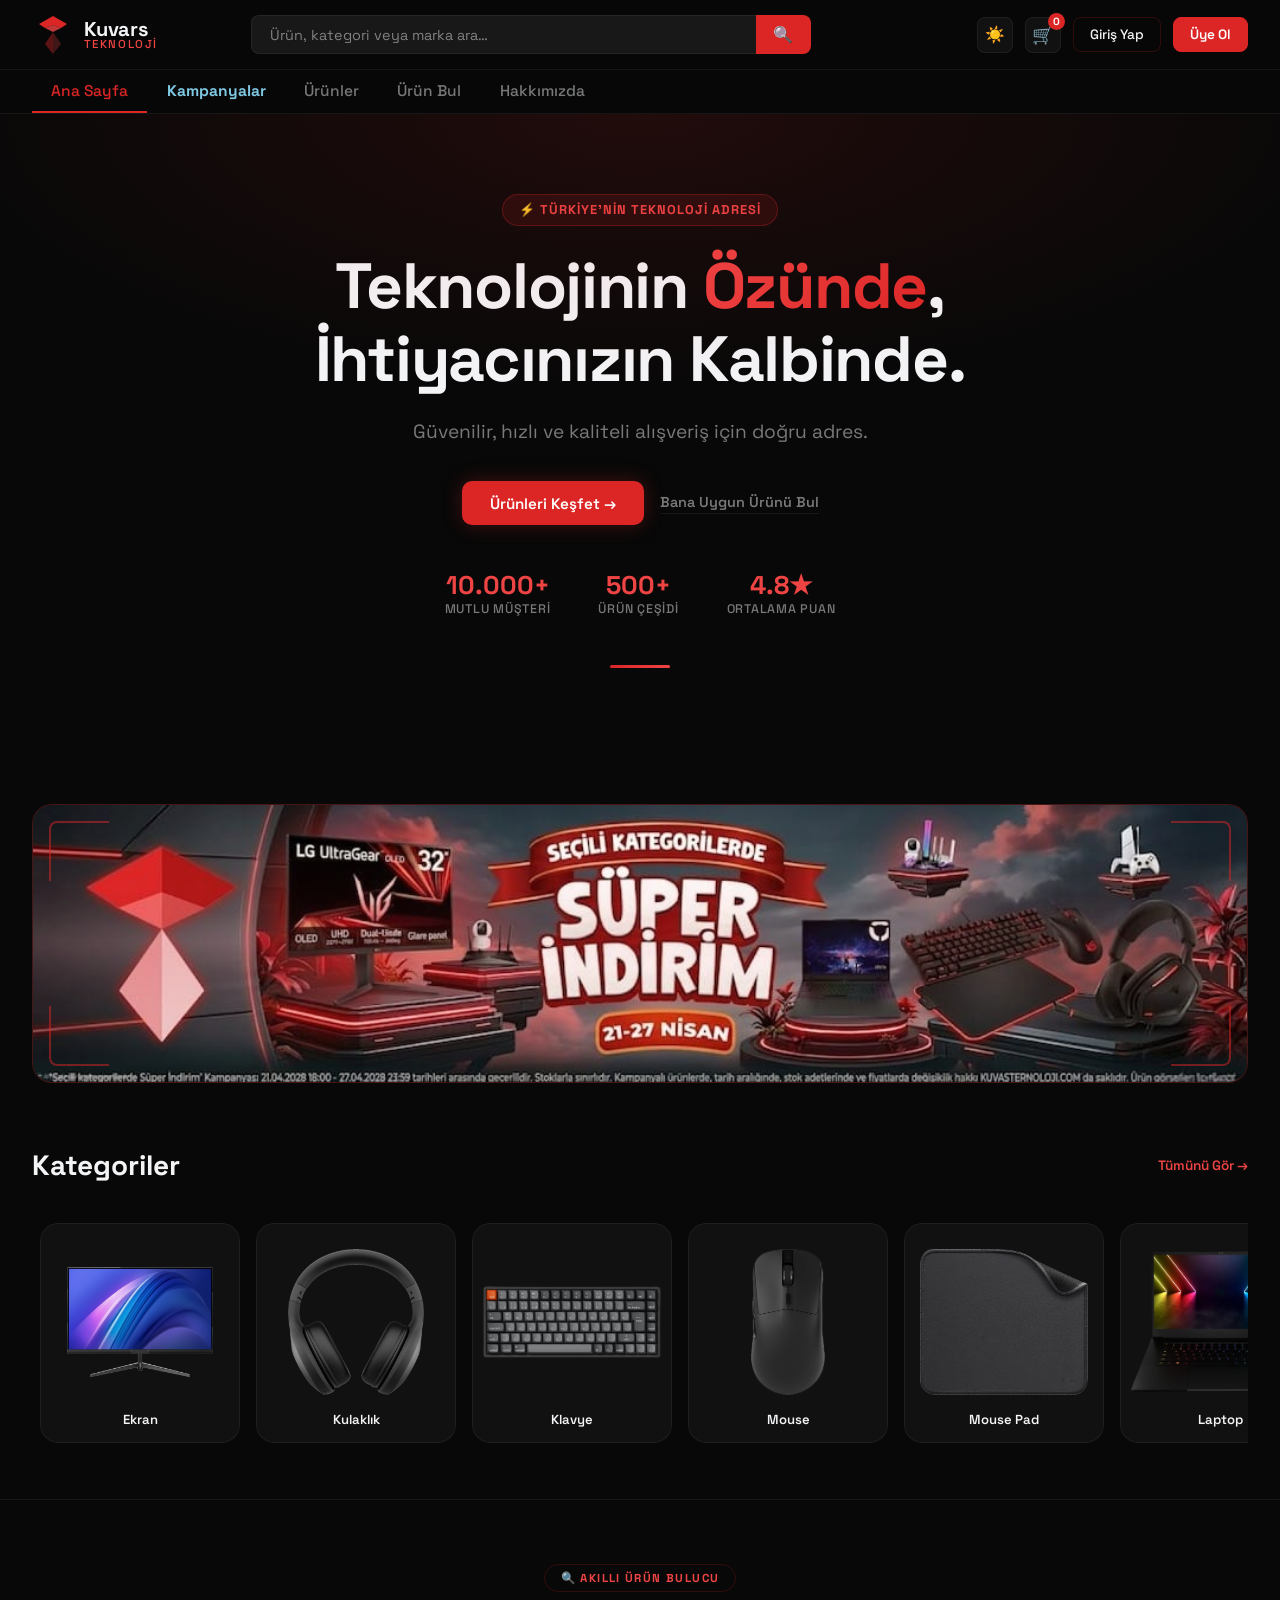
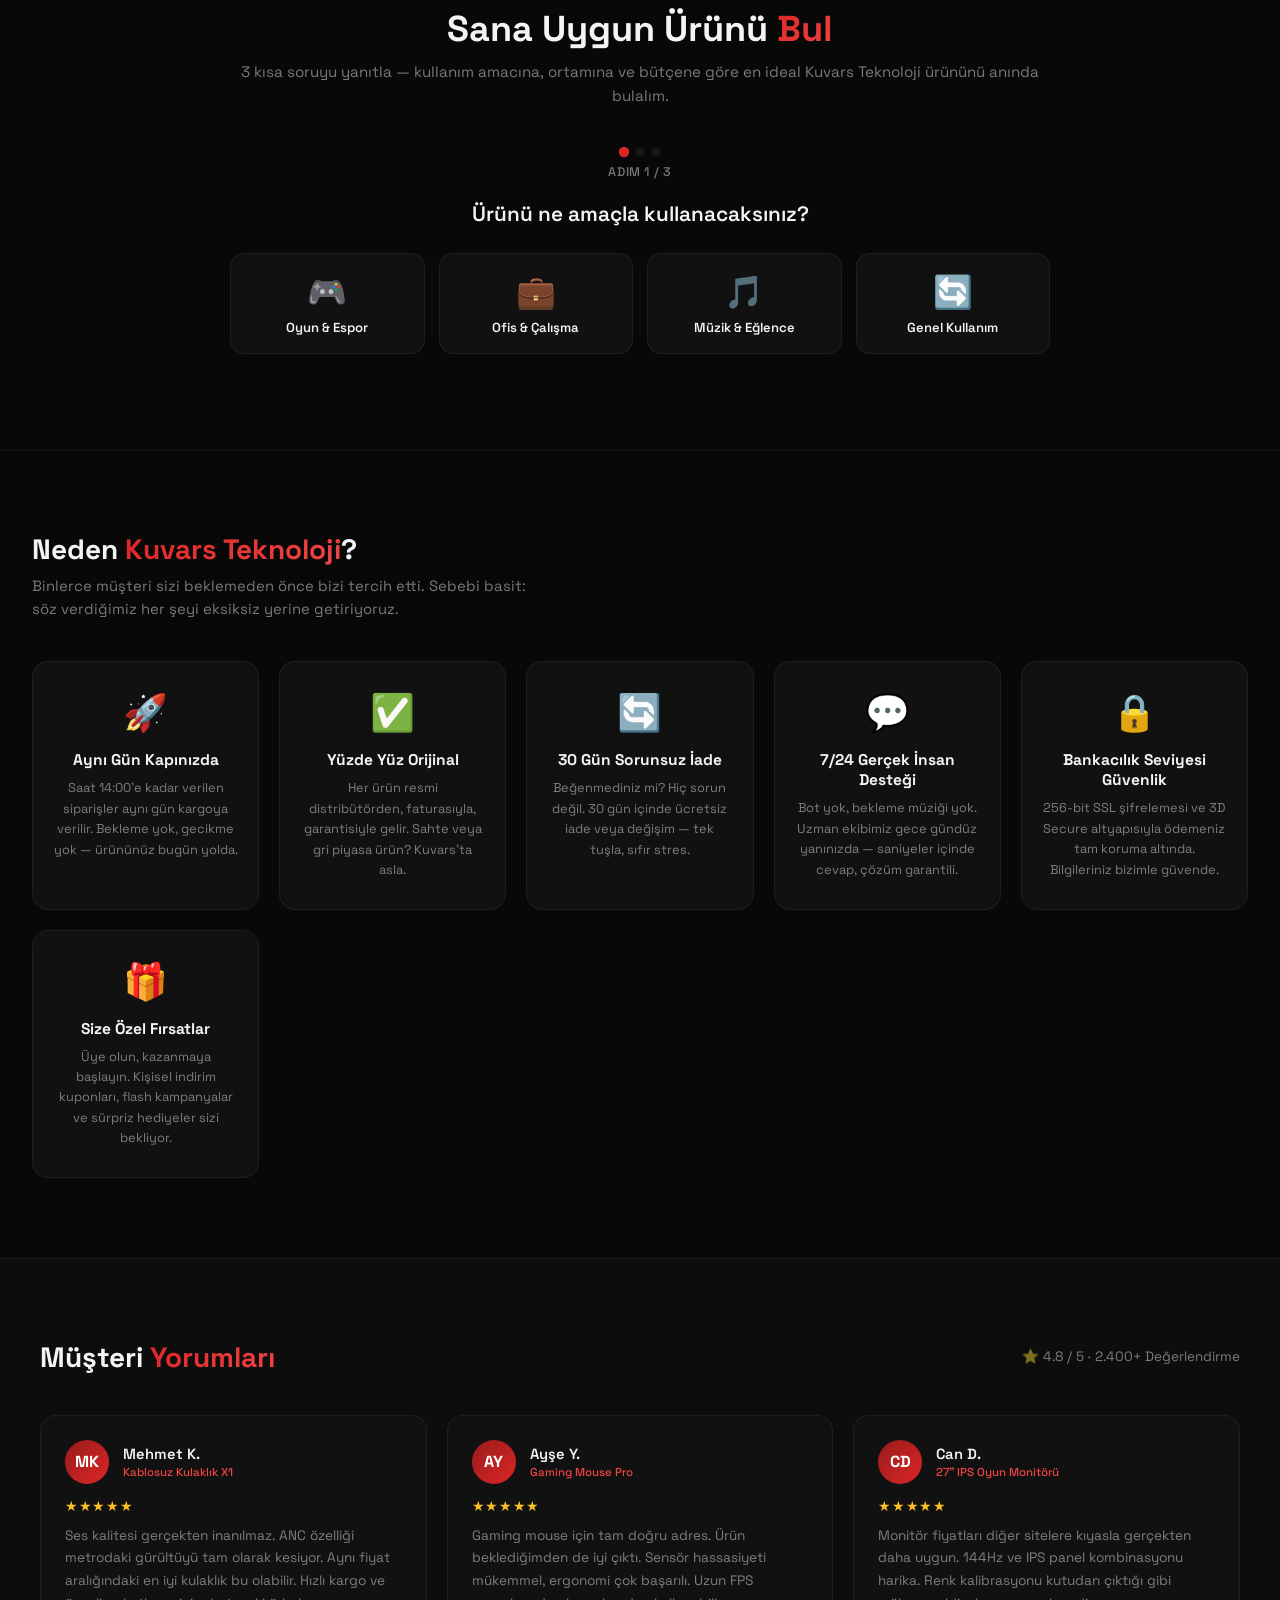
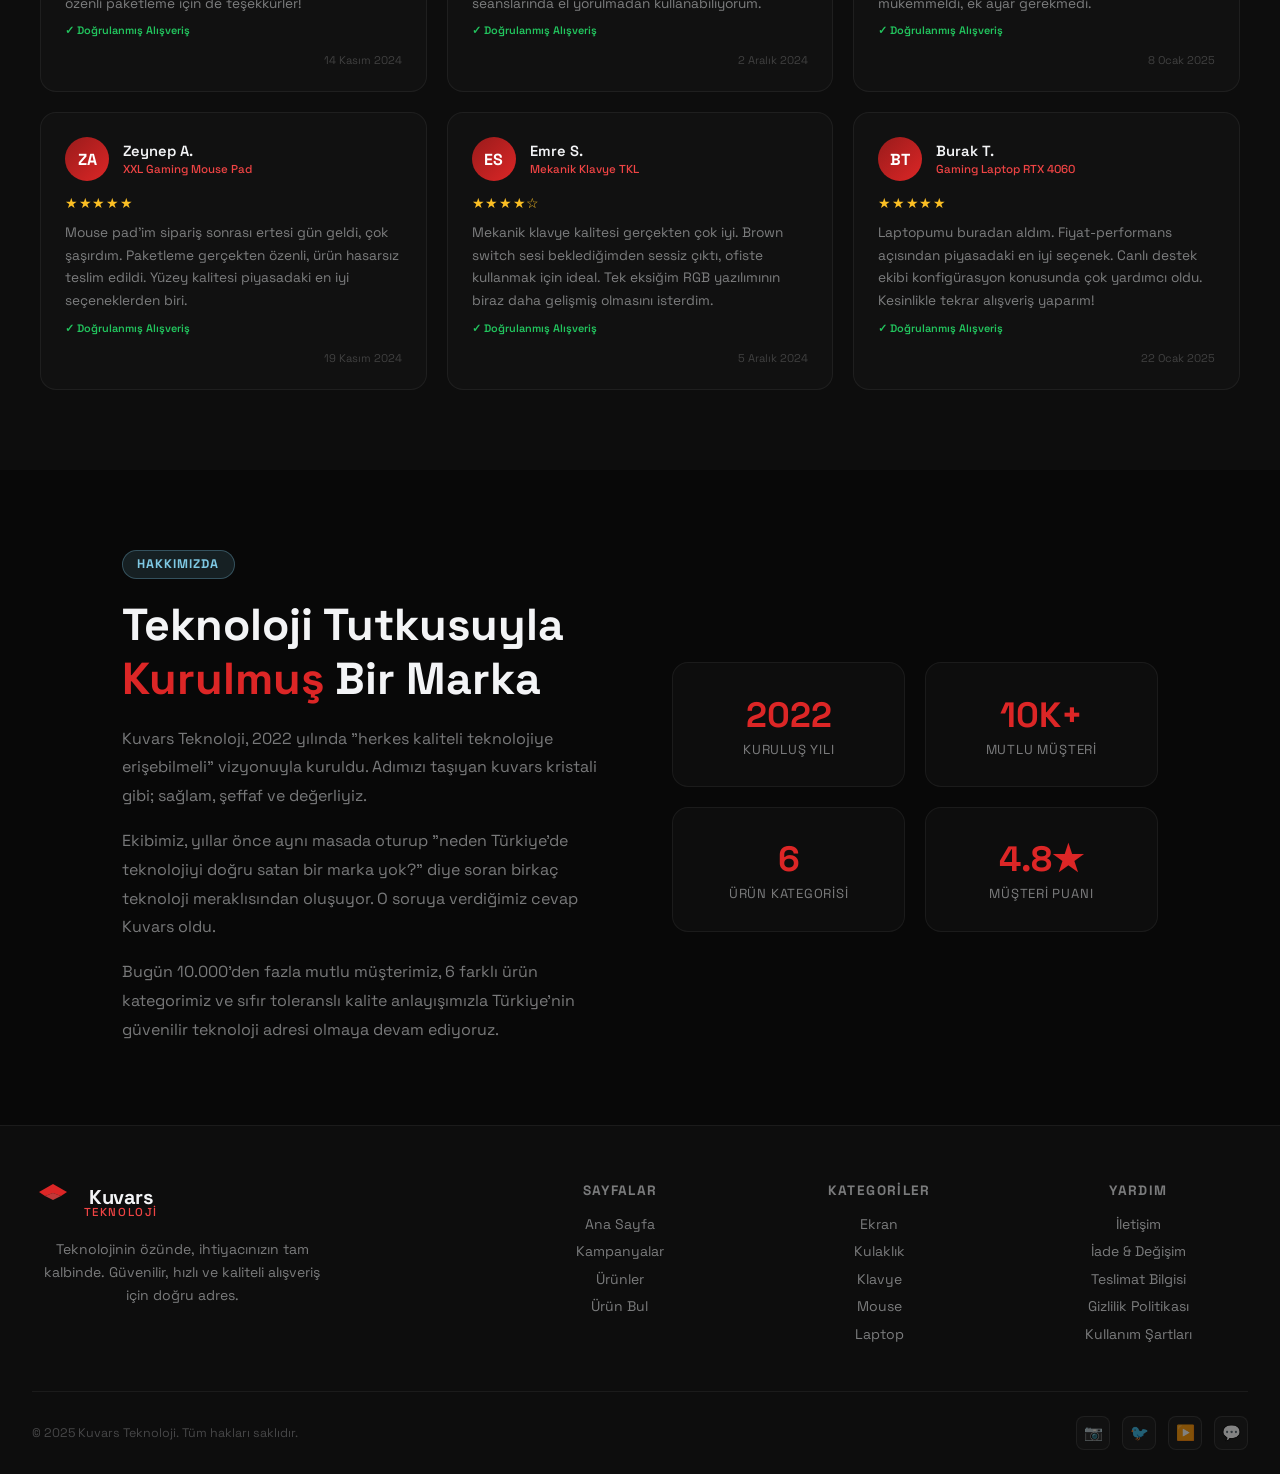
==== index.html @ 9ec0b0d0 "Hakkimizda bolumu eklendi, kampanyalar bebek mavisi, neden kuvars metni guncellendi" ====
<!DOCTYPE html>
<html lang="tr" data-theme="dark">
<head>
  <meta charset="UTF-8" />
  <meta name="viewport" content="width=device-width, initial-scale=1.0" />
  <title>Kuvars Teknoloji – Teknolojinin Özünde</title>
  <link rel="preconnect" href="https://fonts.googleapis.com" />
  <link rel="preconnect" href="https://fonts.gstatic.com" crossorigin />
  <link href="https://fonts.googleapis.com/css2?family=Space+Grotesk:wght@300;400;500;600;700&display=swap" rel="stylesheet" />
  <link rel="stylesheet" href="css/style.css" />
  <style>
    .hero-section {
      position: relative;
      padding: 5rem 2rem 4rem;
      text-align: center;
      overflow: hidden;
    }
    .hero-section::before {
      content: '';
      position: absolute;
      inset: 0;
      background: radial-gradient(ellipse 80% 60% at 50% 0%, rgba(220,38,38,0.12) 0%, transparent 70%);
      pointer-events: none;
    }
    .hero-badge {
      display: inline-flex;
      align-items: center;
      gap: 6px;
      background: rgba(220,38,38,0.12);
      border: 1px solid rgba(220,38,38,0.3);
      color: var(--red2);
      font-size: 0.8rem;
      font-weight: 700;
      letter-spacing: 0.08em;
      text-transform: uppercase;
      padding: 0.4rem 1rem;
      border-radius: 999px;
      margin-bottom: 1.5rem;
    }
    .hero-title {
      font-size: clamp(2.2rem, 6vw, 4rem);
      font-weight: 700;
      line-height: 1.15;
      margin-bottom: 1.2rem;
      color: var(--fg);
      letter-spacing: -0.02em;
    }
    .hero-title span {
      background: linear-gradient(135deg, #EF4444, #DC2626);
      -webkit-background-clip: text;
      -webkit-text-fill-color: transparent;
      background-clip: text;
    }
    .hero-sub {
      font-size: clamp(1rem, 2vw, 1.2rem);
      color: var(--muted);
      max-width: 520px;
      margin: 0 auto 2rem;
      line-height: 1.7;
    }
    .hero-actions {
      display: flex;
      justify-content: center;
      align-items: center;
      gap: 1rem;
      flex-wrap: wrap;
      margin-bottom: 3rem;
    }
    .hero-link {
      color: var(--muted);
      font-size: 0.9rem;
      font-weight: 600;
      text-decoration: none;
      border-bottom: 1px solid var(--border2);
      padding-bottom: 2px;
      transition: color 0.2s;
    }
    .hero-link:hover { color: var(--red2); }
    .hero-stats {
      display: flex;
      justify-content: center;
      gap: 3rem;
      flex-wrap: wrap;
    }
    .hero-stat {
      display: flex;
      flex-direction: column;
      align-items: center;
      gap: 2px;
    }
    .hero-stat strong {
      font-size: 1.6rem;
      font-weight: 700;
      color: var(--red2);
      line-height: 1;
    }
    .hero-stat span {
      font-size: 0.78rem;
      color: var(--muted);
      font-weight: 500;
      text-transform: uppercase;
      letter-spacing: 0.06em;
    }
    .hero-divider {
      width: 60px;
      height: 3px;
      background: linear-gradient(90deg, #DC2626, #EF4444);
      border-radius: 99px;
      margin: 0 auto 3rem;
    }
    @media (max-width: 600px) {
      .hero-section { padding: 3.5rem 1.2rem 2.5rem; }
      .hero-stats { gap: 1.8rem; }
    }
  </style>
</head>
<body>

<header class="topbar">
  <div class="topbar-main">
    <a href="index.html" class="site-logo">
      <svg class="logo-crystal" viewBox="0 0 34 42" fill="none" xmlns="http://www.w3.org/2000/svg">
        <path d="M17 2L31 10V10L25 14L17 11L9 14L3 10V10L17 2Z" fill="#DC2626"/>
        <path d="M3 10L9 14V30L17 40L9 30V14L3 10Z" fill="#7F1D1D"/>
        <path d="M31 10L25 14V30L17 40L25 30V14L31 10Z" fill="#991B1B"/>
        <path d="M9 14L17 11L25 14L17 18L9 14Z" fill="#EF4444" opacity="0.8"/>
        <path d="M9 14V30L17 18V40L17 40L9 30V14Z" fill="#DC2626" opacity="0.4"/>
        <path d="M25 14V30L17 18V40L17 40L25 30V14Z" fill="#EF4444" opacity="0.25"/>
      </svg>
      <div class="logo-text-wrap">
        <span class="logo-brand">Kuvars</span>
        <span class="logo-sub">Teknoloji</span>
      </div>
    </a>

    <div class="search-bar">
      <input type="search" placeholder="Ürün, kategori veya marka ara…" id="searchInput" />
      <button class="search-btn" title="Ara">🔍</button>
    </div>

    <div class="topbar-actions" style="margin-left: auto;">
      <div style="display:flex; gap:0.5rem; align-items:center;">
          <button class="theme-toggle" id="themeToggle" title="Tema Değiştir">☀️</button>
          
      </div>

      <a href="sepet.html" class="cart-btn" title="Sepet" style="text-decoration: none;">
        🛒
        <span class="cart-badge" id="cartBadge">0</span>
      </a>
      
      <div id="authArea" style="display:flex;gap:0.75rem;align-items:center;">
        <a href="giris.html" class="btn-login" id="btnLogin">Giriş Yap</a>
        <a href="uye_ol.html" class="btn-register" id="btnRegister">Üye Ol</a>
      </div>
    </div>
    <button class="hamburger" aria-label="Menü">
      <span></span><span></span><span></span>
    </button>
  </div>

  <nav class="subnav">
    <ul>
      <li><a href="index.html" class="active">Ana Sayfa</a></li>
      <li><a href="kampanya.html" style="color:#7EC8E3;font-weight:700;">Kampanyalar</a></li>
      <li><a href="urunler.html">Ürünler</a></li>
      <li><a href="quiz.html">Ürün Bul</a></li>
      <li><a href="#hakkimizda">Hakkımızda</a></li>
    </ul>
  </nav>

  <div class="mobile-menu">
    <a href="index.html">🏠 Ana Sayfa</a>
    <a href="kampanya.html">🎉 Kampanyalar</a>
    <a href="urunler.html">🛍️ Ürünler</a>
    <a href="quiz.html">🔍 Ürün Bul</a>
    <a href="#hakkimizda">ℹ️ Hakkımızda</a>
 <a href="giris.html" style="color:var(--red2)">👤 Giriş Yap</a>
    <a href="uye_ol.html" style="color:var(--red2)">✨ Üye Ol</a>
  </div>
</header>

<section class="hero-section">
  <div class="hero-badge">⚡ Türkiye'nin Teknoloji Adresi</div>
  <h1 class="hero-title">Teknolojinin <span>Özünde</span>,<br>İhtiyacınızın Kalbinde.</h1>
  <p class="hero-sub">Güvenilir, hızlı ve kaliteli alışveriş için doğru adres.</p>
  <div class="hero-actions">
    <a href="urunler.html" class="btn-primary">Ürünleri Keşfet →</a>
    <a href="quiz.html" class="hero-link">Bana Uygun Ürünü Bul</a>
  </div>
  <div class="hero-stats">
    <div class="hero-stat"><strong>10.000+</strong><span>Mutlu Müşteri</span></div>
    <div class="hero-stat"><strong>500+</strong><span>Ürün Çeşidi</span></div>
    <div class="hero-stat"><strong>4.8★</strong><span>Ortalama Puan</span></div>
  </div>
  <div class="hero-divider" style="margin-top:3rem;"></div>
</section>

<div class="campaign-banner">
  <div class="campaign-inner">
    <div class="campaign-corner tl"></div>
    <div class="campaign-corner tr"></div>
    <div class="campaign-corner bl"></div>
    <div class="campaign-corner br"></div>

    <a href="kampanya.html" style="display:block;width:100%;">
      <img
        src="img/banner.jpg"
        alt="Seçili Kategorilerde Süper İndirim – 24-26 Nisan"
        style="width:100%;height:auto;display:block;border-radius:18px;"
      />
    </a>
  </div>
</div>

<section class="categories-section">
  <div class="section-header">
    <h2 class="section-title">Kategoriler</h2>
    <a href="urunler.html" class="section-link">Tümünü Gör →</a>
  </div>

  <div class="cat-slider-wrap">
    <div class="cat-slider" id="catSlider">

      <div class="cat-flip-wrap">
        <div class="cat-flip-inner">
          <div class="cat-flip-front">
            <img src="img/ekrankategori.png" alt="Ekran" class="cat-img" />
            <span class="cat-label">Ekran</span>
          </div>
          <div class="cat-flip-back">
            <div class="cat-back-title">Ekran</div>
            <ul class="cat-sub-list">
              <li><a href="ekran.html?cat=oyun-monitoru">Oyun Monitörü</a></li>
              <li><a href="ekran.html?cat=ofis-monitoru">Ofis Monitörü</a></li>
            </ul>
            <a href="ekran.html" class="cat-all-link">Tümünü Gör →</a>
          </div>
        </div>
      </div>

      <div class="cat-flip-wrap">
        <div class="cat-flip-inner">
          <div class="cat-flip-front">
            <img src="img/kulaklıkkategori.png" alt="Kulaklık" class="cat-img" />
            <span class="cat-label">Kulaklık</span>
          </div>
          <div class="cat-flip-back">
            <div class="cat-back-title">Kulaklık</div>
            <ul class="cat-sub-list">
              <li><a href="kulaklik.html?cat=kulak-ustu">Kulak Üstü</a></li>
              <li><a href="kulaklik.html?cat=kulak-ici">Kulak İçi</a></li>
            </ul>
            <a href="kulaklik.html" class="cat-all-link">Tümünü Gör →</a>
          </div>
        </div>
      </div>

      <div class="cat-flip-wrap">
        <div class="cat-flip-inner">
          <div class="cat-flip-front">
            <img src="img/klavyekategori.png" alt="Klavye" class="cat-img" />
            <span class="cat-label">Klavye</span>
          </div>
          <div class="cat-flip-back">
            <div class="cat-back-title">Klavye</div>
            <ul class="cat-sub-list">
              <li><a href="klavye.html?cat=mekanik">Mekanik</a></li>
              <li><a href="klavye.html?cat=membran">Membran</a></li>
            </ul>
            <a href="klavye.html" class="cat-all-link">Tümünü Gör →</a>
          </div>
        </div>
      </div>

      <div class="cat-flip-wrap">
        <div class="cat-flip-inner">
          <div class="cat-flip-front">
            <img src="img/farekategori.png" alt="Mouse" class="cat-img" />
            <span class="cat-label">Mouse</span>
          </div>
          <div class="cat-flip-back">
            <div class="cat-back-title">Mouse</div>
            <ul class="cat-sub-list">
              <li><a href="mouse.html?cat=oyun-mouse">Oyun</a></li>
              <li><a href="mouse.html?cat=ofis-mouse">Ofis</a></li>
            </ul>
            <a href="mouse.html" class="cat-all-link">Tümünü Gör →</a>
          </div>
        </div>
      </div>

      <div class="cat-flip-wrap">
        <div class="cat-flip-inner">
          <div class="cat-flip-front">
            <img src="img/mousepadkategori.png" alt="Mouse Pad" class="cat-img" />
            <span class="cat-label">Mouse Pad</span>
          </div>
          <div class="cat-flip-back">
            <div class="cat-back-title">Mouse Pad</div>
            <ul class="cat-sub-list">
              <li><a href="mousepad.html?cat=buyuk-boy">Büyük Boy</a></li>
              <li><a href="mousepad.html?cat=rgb">RGB</a></li>
            </ul>
            <a href="mousepad.html" class="cat-all-link">Tümünü Gör →</a>
          </div>
        </div>
      </div>

      <div class="cat-flip-wrap">
        <div class="cat-flip-inner">
          <div class="cat-flip-front">
            <img src="img/laptopkategori.png" alt="Laptop" class="cat-img" />
            <span class="cat-label">Laptop</span>
          </div>
          <div class="cat-flip-back">
            <div class="cat-back-title">Laptop</div>
            <ul class="cat-sub-list">
              <li><a href="laptop.html?cat=gaming">Gaming</a></li>
              <li><a href="laptop.html?cat=ultrabook">Ultrabook</a></li>
            </ul>
            <a href="laptop.html" class="cat-all-link">Tümünü Gör →</a>
          </div>
        </div>
      </div>

    </div>
  </div>
</section>

<section class="finder-section">
  <div class="finder-inner">
    <div class="finder-badge">🔍 Akıllı Ürün Bulucu</div>
    <h2 class="finder-title">Sana Uygun Ürünü <span>Bul</span></h2>
    <p class="finder-sub">
      3 kısa soruyu yanıtla — kullanım amacına, ortamına ve bütçene göre
      en ideal Kuvars Teknoloji ürününü anında bulalım.
    </p>
    <div id="finder-quiz-app"></div>
  </div>
</section>

<section class="why-section">
  <div class="section-header" style="padding:0;margin-bottom:0">
    <div>
      <h2 class="section-title" style="text-align:left">Neden <span>Kuvars Teknoloji</span>?</h2>
      <p style="color:var(--muted);font-size:.93rem;margin-top:.4rem;line-height:1.6;max-width:520px;">
        Binlerce müşteri sizi beklemeden önce bizi tercih etti. Sebebi basit: söz verdiğimiz her şeyi eksiksiz yerine getiriyoruz.
      </p>
    </div>
  </div>

  <div class="why-grid" style="margin-top:2.5rem">
    <div class="why-card fade-in">
      <div class="why-icon">🚀</div>
      <div class="why-title">Aynı Gün Kapınızda</div>
      <div class="why-desc">Saat 14:00'e kadar verilen siparişler aynı gün kargoya verilir. Bekleme yok, gecikme yok — ürününüz bugün yolda.</div>
    </div>
    <div class="why-card fade-in">
      <div class="why-icon">✅</div>
      <div class="why-title">Yüzde Yüz Orijinal</div>
      <div class="why-desc">Her ürün resmi distribütörden, faturasıyla, garantisiyle gelir. Sahte veya gri piyasa ürün? Kuvars'ta asla.</div>
    </div>
    <div class="why-card fade-in">
      <div class="why-icon">🔄</div>
      <div class="why-title">30 Gün Sorunsuz İade</div>
      <div class="why-desc">Beğenmediniz mi? Hiç sorun değil. 30 gün içinde ücretsiz iade veya değişim — tek tuşla, sıfır stres.</div>
    </div>
    <div class="why-card fade-in">
      <div class="why-icon">💬</div>
      <div class="why-title">7/24 Gerçek İnsan Desteği</div>
      <div class="why-desc">Bot yok, bekleme müziği yok. Uzman ekibimiz gece gündüz yanınızda — saniyeler içinde cevap, çözüm garantili.</div>
    </div>
    <div class="why-card fade-in">
      <div class="why-icon">🔒</div>
      <div class="why-title">Bankacılık Seviyesi Güvenlik</div>
      <div class="why-desc">256-bit SSL şifrelemesi ve 3D Secure altyapısıyla ödemeniz tam koruma altında. Bilgileriniz bizimle güvende.</div>
    </div>
    <div class="why-card fade-in">
      <div class="why-icon">🎁</div>
      <div class="why-title">Size Özel Fırsatlar</div>
      <div class="why-desc">Üye olun, kazanmaya başlayın. Kişisel indirim kuponları, flash kampanyalar ve sürpriz hediyeler sizi bekliyor.</div>
    </div>
  </div>
</section>

<section class="reviews-section">
  <div class="reviews-inner">
    <div class="section-header" style="padding:0">
      <h2 class="section-title">Müşteri <span>Yorumları</span></h2>
      <span style="font-size:.85rem;color:var(--muted)">⭐ 4.8 / 5 · 2.400+ Değerlendirme</span>
    </div>

    <div class="reviews-grid">

      <div class="review-card fade-in">
        <div class="review-header">
          <div class="review-avatar">MK</div>
          <div class="review-meta">
            <div class="review-name">Mehmet K.</div>
            <div class="review-product">Kablosuz Kulaklık X1</div>
          </div>
        </div>
        <div class="review-stars">★★★★★</div>
        <div class="review-text">
          Ses kalitesi gerçekten inanılmaz. ANC özelliği metrodaki gürültüyü tam olarak kesiyor. Aynı fiyat aralığındaki en iyi kulaklık bu olabilir. Hızlı kargo ve özenli paketleme için de teşekkürler!
        </div>
        <div class="review-verified">✓ Doğrulanmış Alışveriş</div>
        <div class="review-date">14 Kasım 2024</div>
      </div>

      <div class="review-card fade-in">
        <div class="review-header">
          <div class="review-avatar">AY</div>
          <div class="review-meta">
            <div class="review-name">Ayşe Y.</div>
            <div class="review-product">Gaming Mouse Pro</div>
          </div>
        </div>
        <div class="review-stars">★★★★★</div>
        <div class="review-text">
          Gaming mouse için tam doğru adres. Ürün beklediğimden de iyi çıktı. Sensör hassasiyeti mükemmel, ergonomi çok başarılı. Uzun FPS seanslarında el yorulmadan kullanabiliyorum.
        </div>
        <div class="review-verified">✓ Doğrulanmış Alışveriş</div>
        <div class="review-date">2 Aralık 2024</div>
      </div>

      <div class="review-card fade-in">
        <div class="review-header">
          <div class="review-avatar">CD</div>
          <div class="review-meta">
            <div class="review-name">Can D.</div>
            <div class="review-product">27" IPS Oyun Monitörü</div>
          </div>
        </div>
        <div class="review-stars">★★★★★</div>
        <div class="review-text">
          Monitör fiyatları diğer sitelere kıyasla gerçekten daha uygun. 144Hz ve IPS panel kombinasyonu harika. Renk kalibrasyonu kutudan çıktığı gibi mükemmeldi, ek ayar gerekmedi.
        </div>
        <div class="review-verified">✓ Doğrulanmış Alışveriş</div>
        <div class="review-date">8 Ocak 2025</div>
      </div>

      <div class="review-card fade-in">
        <div class="review-header">
          <div class="review-avatar">ZA</div>
          <div class="review-meta">
            <div class="review-name">Zeynep A.</div>
            <div class="review-product">XXL Gaming Mouse Pad</div>
          </div>
        </div>
        <div class="review-stars">★★★★★</div>
        <div class="review-text">
          Mouse pad'im sipariş sonrası ertesi gün geldi, çok şaşırdım. Paketleme gerçekten özenli, ürün hasarsız teslim edildi. Yüzey kalitesi piyasadaki en iyi seçeneklerden biri.
        </div>
        <div class="review-verified">✓ Doğrulanmış Alışveriş</div>
        <div class="review-date">19 Kasım 2024</div>
      </div>

      <div class="review-card fade-in">
        <div class="review-header">
          <div class="review-avatar">ES</div>
          <div class="review-meta">
            <div class="review-name">Emre S.</div>
            <div class="review-product">Mekanik Klavye TKL</div>
          </div>
        </div>
        <div class="review-stars">★★★★☆</div>
        <div class="review-text">
          Mekanik klavye kalitesi gerçekten çok iyi. Brown switch sesi beklediğimden sessiz çıktı, ofiste kullanmak için ideal. Tek eksiğim RGB yazılımının biraz daha gelişmiş olmasını isterdim.
        </div>
        <div class="review-verified">✓ Doğrulanmış Alışveriş</div>
        <div class="review-date">5 Aralık 2024</div>
      </div>

      <div class="review-card fade-in">
        <div class="review-header">
          <div class="review-avatar">BT</div>
          <div class="review-meta">
            <div class="review-name">Burak T.</div>
            <div class="review-product">Gaming Laptop RTX 4060</div>
          </div>
        </div>
        <div class="review-stars">★★★★★</div>
        <div class="review-text">
          Laptopumu buradan aldım. Fiyat-performans açısından piyasadaki en iyi seçenek. Canlı destek ekibi konfigürasyon konusunda çok yardımcı oldu. Kesinlikle tekrar alışveriş yaparım!
        </div>
        <div class="review-verified">✓ Doğrulanmış Alışveriş</div>
        <div class="review-date">22 Ocak 2025</div>
      </div>

    </div>
  </div>
</section>

<section id="hakkimizda" style="padding:5rem 2rem;max-width:1100px;margin:0 auto;">
  <div style="display:grid;grid-template-columns:1fr 1fr;gap:4rem;align-items:center;">
    <div>
      <span style="display:inline-block;background:rgba(126,200,227,0.12);border:1px solid rgba(126,200,227,0.3);color:#7EC8E3;font-size:0.78rem;font-weight:700;letter-spacing:0.08em;text-transform:uppercase;padding:0.35rem 0.9rem;border-radius:999px;margin-bottom:1.2rem;">Hakkımızda</span>
      <h2 style="font-size:clamp(1.8rem,4vw,2.8rem);font-weight:700;line-height:1.2;margin-bottom:1.2rem;">Teknoloji Tutkusuyla<br><span style="color:#DC2626;">Kurulmuş</span> Bir Marka</h2>
      <p style="color:var(--muted);line-height:1.8;margin-bottom:1rem;">
        Kuvars Teknoloji, 2022 yılında "herkes kaliteli teknolojiye erişebilmeli" vizyonuyla kuruldu. Adımızı taşıyan kuvars kristali gibi; sağlam, şeffaf ve değerliyiz.
      </p>
      <p style="color:var(--muted);line-height:1.8;margin-bottom:1rem;">
        Ekibimiz, yıllar önce aynı masada oturup "neden Türkiye'de teknolojiyi doğru satan bir marka yok?" diye soran birkaç teknoloji meraklısından oluşuyor. O soruya verdiğimiz cevap Kuvars oldu.
      </p>
      <p style="color:var(--muted);line-height:1.8;">
        Bugün 10.000'den fazla mutlu müşterimiz, 6 farklı ürün kategorimiz ve sıfır toleranslı kalite anlayışımızla Türkiye'nin güvenilir teknoloji adresi olmaya devam ediyoruz.
      </p>
    </div>
    <div style="display:grid;grid-template-columns:1fr 1fr;gap:1.2rem;">
      <div style="background:var(--bg2);border:1px solid var(--border2);border-radius:16px;padding:1.8rem;text-align:center;">
        <div style="font-size:2.2rem;font-weight:700;color:#DC2626;margin-bottom:4px;">2022</div>
        <div style="font-size:0.82rem;color:var(--muted);text-transform:uppercase;letter-spacing:0.06em;">Kuruluş Yılı</div>
      </div>
      <div style="background:var(--bg2);border:1px solid var(--border2);border-radius:16px;padding:1.8rem;text-align:center;">
        <div style="font-size:2.2rem;font-weight:700;color:#DC2626;margin-bottom:4px;">10K+</div>
        <div style="font-size:0.82rem;color:var(--muted);text-transform:uppercase;letter-spacing:0.06em;">Mutlu Müşteri</div>
      </div>
      <div style="background:var(--bg2);border:1px solid var(--border2);border-radius:16px;padding:1.8rem;text-align:center;">
        <div style="font-size:2.2rem;font-weight:700;color:#DC2626;margin-bottom:4px;">6</div>
        <div style="font-size:0.82rem;color:var(--muted);text-transform:uppercase;letter-spacing:0.06em;">Ürün Kategorisi</div>
      </div>
      <div style="background:var(--bg2);border:1px solid var(--border2);border-radius:16px;padding:1.8rem;text-align:center;">
        <div style="font-size:2.2rem;font-weight:700;color:#DC2626;margin-bottom:4px;">4.8★</div>
        <div style="font-size:0.82rem;color:var(--muted);text-transform:uppercase;letter-spacing:0.06em;">Müşteri Puanı</div>
      </div>
    </div>
  </div>
</section>

<footer class="site-footer" id="footer">
  <div class="footer-inner">
    <div class="footer-brand">
      <a href="index.html" class="site-logo" style="margin-bottom:.25rem">
        <svg class="logo-crystal" viewBox="0 0 34 42" fill="none" width="28" height="28">
          <path d="M17 2L31 10L25 14L17 11L9 14L3 10L17 2Z" fill="#DC2626"/>
          <path d="M3 10L9 14V30L17 40L9 30V14L3 10Z" fill="#7F1D1D"/>
          <path d="M31 10L25 14V30L17 40L25 30V14L31 10Z" fill="#991B1B"/>
          <path d="M9 14L17 11L25 14L17 18L9 14Z" fill="#EF4444" opacity="0.8"/>
        </svg>
        <div class="logo-text-wrap">
          <span class="logo-brand">Kuvars</span>
          <span class="logo-sub">Teknoloji</span>
        </div>
      </a>
      <p>Teknolojinin özünde, ihtiyacınızın tam kalbinde. Güvenilir, hızlı ve kaliteli alışveriş için doğru adres.</p>
    </div>

    <div class="footer-col">
      <h4>Sayfalar</h4>
      <ul>
        <li><a href="index.html">Ana Sayfa</a></li>
        <li><a href="kampanya.html">Kampanyalar</a></li>
        <li><a href="urunler.html">Ürünler</a></li>
        <li><a href="quiz.html">Ürün Bul</a></li>
      </ul>
    </div>

    <div class="footer-col">
      <h4>Kategoriler</h4>
      <ul>
        <li><a href="#">Ekran</a></li>
        <li><a href="#">Kulaklık</a></li>
        <li><a href="#">Klavye</a></li>
        <li><a href="#">Mouse</a></li>
        <li><a href="#">Laptop</a></li>
      </ul>
    </div>

    <div class="footer-col">
      <h4>Yardım</h4>
      <ul>
        <li><a href="#">İletişim</a></li>
        <li><a href="#">İade & Değişim</a></li>
        <li><a href="#">Teslimat Bilgisi</a></li>
        <li><a href="#">Gizlilik Politikası</a></li>
        <li><a href="#">Kullanım Şartları</a></li>
      </ul>
    </div>
  </div>

  <div class="footer-bottom">
    <p>© 2025 Kuvars Teknoloji. Tüm hakları saklıdır.</p>
    <div class="footer-social">
      <a href="#" class="social-btn" title="Instagram">📷</a>
      <a href="#" class="social-btn" title="Twitter/X">🐦</a>
      <a href="#" class="social-btn" title="YouTube">▶️</a>
      <a href="#" class="social-btn" title="Discord">💬</a>
    </div>
  </div>
</footer>

<script src="js/main.js"></script>
</body>
</html>
---- css/style.css ----
@import url('https://fonts.googleapis.com/css2?family=Space+Grotesk:wght@300;400;500;600;700&display=swap');

/* ═══════════════════════════════════════
   THEME VARIABLES
═══════════════════════════════════════ */
:root {
  --bg:       #080808;
  --bg2:      #0D0D0D;
  --card:     #111111;
  --card2:    #181818;
  --red:      #DC2626;
  --red2:     #EF4444;
  --red3:     #991B1B;
  --red4:     #7F1D1D;
  --glow:     rgba(220,38,38,0.28);
  --glow2:    rgba(220,38,38,0.12);
  --text:     #F3F4F6;
  --muted:    rgba(243,244,246,0.48);
  --border:   rgba(220,38,38,0.2);
  --border2:  rgba(255,255,255,0.06);
  --shadow:   rgba(0,0,0,0.7);
}

[data-theme="light"] {
  --bg:      #F2F2F2;
  --bg2:     #E6E6E6;
  --card:    #FFFFFF;
  --card2:   #F5F5F5;
  --text:    #111111;
  --muted:   rgba(17,17,17,0.52);
  --border:  rgba(220,38,38,0.25);
  --border2: rgba(0,0,0,0.07);
  --shadow:  rgba(0,0,0,0.12);
  --glow:    rgba(220,38,38,0.2);
  --glow2:   rgba(220,38,38,0.08);
}

/* ═══════════════════════════════════════
   BASE RESET
═══════════════════════════════════════ */
*, *::before, *::after { margin:0; padding:0; box-sizing:border-box; }
html { scroll-behavior:smooth; }

body {
  background: var(--bg);
  color: var(--text);
  font-family: 'Space Grotesk', sans-serif;
  overflow-x: hidden;
  transition: background 0.35s, color 0.35s;
}

a { text-decoration: none; color: inherit; }
button { cursor: pointer; }
img { max-width: 100%; display: block; }

/* ═══════════════════════════════════════
   TOPBAR
═══════════════════════════════════════ */
.topbar {
  position: sticky;
  top: 0;
  z-index: 900;
  background: rgba(8,8,8,0.94);
  backdrop-filter: blur(16px);
  border-bottom: 1px solid var(--border2);
}

[data-theme="light"] .topbar {
  background: rgba(242,242,242,0.95);
}

.topbar-main {
  display: flex;
  align-items: center;
  gap: 1.25rem;
  padding: 0.85rem 2rem;
  max-width: 1400px;
  margin: 0 auto;
}

/* Logo */
.site-logo {
  display: flex;
  align-items: center;
  gap: 0.6rem;
  flex-shrink: 0;
  text-decoration: none;
}

.logo-crystal {
  width: 42px;
  height: 42px;
  flex-shrink: 0;
}

.logo-text-wrap {
  display: flex;
  flex-direction: column;
  line-height: 1;
}

.logo-brand {
  font-size: 1.25rem;
  font-weight: 700;
  color: var(--text);
  letter-spacing: -0.02em;
}

.logo-sub {
  font-size: 0.72rem;
  font-weight: 500;
  color: var(--red2);
  text-transform: uppercase;
  letter-spacing: 0.14em;
}

/* Search */
.search-bar {
  flex: 1;
  display: flex;
  max-width: 560px;
  margin: 0 auto;
}

.search-bar input {
  flex: 1;
  padding: 0.6rem 1.1rem;
  background: var(--card2);
  border: 1px solid var(--border2);
  border-right: none;
  border-radius: 8px 0 0 8px;
  color: var(--text);
  font-family: 'Space Grotesk', sans-serif;
  font-size: 0.9rem;
  outline: none;
  transition: border-color 0.2s;
}

.search-bar input::placeholder { color: var(--muted); }
.search-bar input:focus { border-color: var(--red); }

.search-btn {
  padding: 0 1.1rem;
  background: var(--red);
  border: none;
  border-radius: 0 8px 8px 0;
  color: white;
  font-size: 1rem;
  transition: background 0.2s;
}
.search-btn:hover { background: var(--red2); }

/* Topbar actions */
.topbar-actions {
  display: flex;
  align-items: center;
  gap: 0.75rem;
  flex-shrink: 0;
  margin-left: auto;
}

.theme-toggle {
  width: 36px; height: 36px;
  border-radius: 8px;
  border: 1px solid var(--border2);
  background: var(--card);
  color: var(--text);
  font-size: 1rem;
  display: flex;
  align-items: center;
  justify-content: center;
  transition: border-color 0.2s, background 0.2s;
}
.theme-toggle:hover { border-color: var(--red); background: var(--glow2); }

.cart-btn {
  position: relative;
  width: 36px; height: 36px;
  border-radius: 8px;
  border: 1px solid var(--border2);
  background: var(--card);
  color: var(--text);
  font-size: 1.1rem;
  display: flex;
  align-items: center;
  justify-content: center;
  transition: border-color 0.2s, background 0.2s;
}
.cart-btn:hover { border-color: var(--red); background: var(--glow2); }

.cart-badge {
  position: absolute;
  top: -5px; right: -5px;
  min-width: 17px; height: 17px;
  border-radius: 50px;
  background: var(--red);
  color: white;
  font-size: 0.65rem;
  font-weight: 700;
  display: flex;
  align-items: center;
  justify-content: center;
  padding: 0 3px;
}

.btn-login {
  padding: 0.5rem 1rem;
  border: 1px solid var(--border);
  border-radius: 8px;
  color: var(--text);
  font-size: 0.85rem;
  font-weight: 500;
  transition: all 0.2s;
  white-space: nowrap;
}
.btn-login:hover { border-color: var(--red); color: var(--red); }

.btn-register {
  padding: 0.5rem 1rem;
  background: var(--red);
  border: 1px solid var(--red);
  border-radius: 8px;
  color: white;
  font-size: 0.85rem;
  font-weight: 600;
  transition: all 0.2s;
  white-space: nowrap;
}
.btn-register:hover { background: var(--red2); border-color: var(--red2); box-shadow: 0 0 16px var(--glow); }

/* Mobile hamburger */
.hamburger {
  display: none;
  flex-direction: column;
  gap: 5px;
  border: none;
  background: none;
  padding: 4px;
  margin-left: auto;
}
.hamburger span {
  display: block;
  width: 22px; height: 2px;
  background: var(--text);
  border-radius: 2px;
  transition: all 0.3s;
}

/* Subnav */
.subnav {
  border-top: 1px solid var(--border2);
}
.subnav ul {
  list-style: none;
  display: flex;
  gap: 0;
  max-width: 1400px;
  margin: 0 auto;
  padding: 0 2rem;
}
.subnav ul li a {
  display: block;
  padding: 0.65rem 1.2rem;
  font-size: 0.97rem;
  font-weight: 500;
  color: var(--muted);
  border-bottom: 2px solid transparent;
  transition: color 0.2s, border-color 0.2s;
}
.subnav ul li a:hover { color: var(--text); }
.subnav ul li a.active {
  color: var(--red);
  border-bottom-color: var(--red);
}

/* Mobile subnav */
.mobile-menu {
  display: none;
  flex-direction: column;
  gap: 0;
  padding: 1rem 0;
  border-top: 1px solid var(--border2);
}
.mobile-menu a {
  padding: 0.75rem 2rem;
  font-size: 0.95rem;
  font-weight: 500;
  color: var(--muted);
  border-bottom: 1px solid var(--border2);
  transition: color 0.2s, background 0.2s;
}
.mobile-menu a:last-child { border-bottom: none; }
.mobile-menu a:hover { color: var(--red); background: var(--glow2); }
.mobile-menu.open { display: flex; }

/* ═══════════════════════════════════════
   CAMPAIGN BANNER
═══════════════════════════════════════ */
.campaign-banner {
  max-width: 1400px;
  margin: 1.5rem auto;
  padding: 0 2rem;
}

.campaign-inner {
  position: relative;
  border-radius: 20px;
  background: var(--card);
  border: 1.5px solid rgba(220,38,38,0.25);
  overflow: hidden;
  line-height: 0;
}

.campaign-inner::before {
  content: '';
  position: absolute;
  inset: 0;
  background:
    radial-gradient(ellipse at 15% 50%, rgba(220,38,38,0.12) 0%, transparent 55%),
    radial-gradient(ellipse at 85% 50%, rgba(220,38,38,0.08) 0%, transparent 50%);
  pointer-events: none;
}

.campaign-placeholder {
  position: relative;
  z-index: 1;
  text-align: center;
  padding: 2rem;
}

.campaign-placeholder-label {
  display: inline-block;
  padding: 0.35rem 1rem;
  border: 1px solid var(--border);
  border-radius: 50px;
  font-size: 0.72rem;
  font-weight: 700;
  color: var(--red2);
  letter-spacing: 0.15em;
  text-transform: uppercase;
  margin-bottom: 1rem;
}

.campaign-placeholder h2 {
  font-size: clamp(1.5rem, 4vw, 2.5rem);
  font-weight: 700;
  margin-bottom: 0.75rem;
  background: linear-gradient(135deg, var(--red), var(--red2), #F87171);
  -webkit-background-clip: text;
  -webkit-text-fill-color: transparent;
  background-clip: text;
}

.campaign-placeholder p {
  color: var(--muted);
  font-size: 0.95rem;
  max-width: 400px;
  margin: 0 auto 1.5rem;
  line-height: 1.6;
}

/* Animated corner accents */
.campaign-corner {
  position: absolute;
  width: 60px; height: 60px;
  border-color: var(--red);
  border-style: solid;
  opacity: 0.5;
}
.campaign-corner.tl { top:16px; left:16px; border-width: 2px 0 0 2px; border-radius: 8px 0 0 0; }
.campaign-corner.tr { top:16px; right:16px; border-width: 2px 2px 0 0; border-radius: 0 8px 0 0; }
.campaign-corner.bl { bottom:16px; left:16px; border-width: 0 0 2px 2px; border-radius: 0 0 0 8px; }
.campaign-corner.br { bottom:16px; right:16px; border-width: 0 2px 2px 0; border-radius: 0 0 8px 0; }

/* ═══════════════════════════════════════
   CATEGORIES SECTION
═══════════════════════════════════════ */
.categories-section {
  padding: 2.5rem 0 1rem;
  max-width: 1400px;
  margin: 0 auto;
}

.section-header {
  display: flex;
  align-items: center;
  justify-content: space-between;
  padding: 0 2rem;
  margin-bottom: 1.25rem;
}

.section-title {
  font-size: clamp(1.3rem, 3vw, 1.75rem);
  font-weight: 700;
}
.section-title span {
  background: linear-gradient(135deg, var(--red), var(--red2));
  -webkit-background-clip: text;
  -webkit-text-fill-color: transparent;
  background-clip: text;
}

.section-link {
  font-size: 0.85rem;
  font-weight: 600;
  color: var(--red2);
  transition: color 0.2s;
}
.section-link:hover { color: var(--red); text-decoration: underline; }

.cat-slider-wrap {
  overflow: hidden;
  cursor: grab;
  user-select: none;
  padding: 0 2rem;
}
.cat-slider-wrap.dragging { cursor: grabbing; }

.cat-slider {
  display: flex;
  gap: 1rem;
  overflow-x: auto;
  -ms-overflow-style: none;
  scrollbar-width: none;
  padding: 1.25rem 0.5rem 1.5rem;
}
.cat-slider::-webkit-scrollbar { display: none; }

.cat-flip-wrap {
  flex: 0 0 200px;
  height: 220px;
  perspective: 700px;
  cursor: pointer;
  border-radius: 18px;
  overflow: hidden;
  isolation: isolate;
}

.cat-flip-inner {
  position: relative;
  width: 100%;
  height: 100%;
  transition: transform 0.55s cubic-bezier(.4,0,.2,1);
  transform-style: preserve-3d;
}

.cat-flip-wrap:hover .cat-flip-inner {
  transform: rotateY(180deg);
}

.cat-flip-front,
.cat-flip-back {
  position: absolute;
  inset: 0;
  border-radius: 18px;
  backface-visibility: hidden;
  -webkit-backface-visibility: hidden;
  overflow: hidden;
}

.cat-flip-front {
  background: var(--card);
  border: 1px solid var(--border2);
  display: flex;
  flex-direction: column;
  align-items: center;
  justify-content: center;
  gap: 0.75rem;
  transition: border-color 0.25s, box-shadow 0.25s;
}

.cat-flip-front .cat-img {
  width: 100%;
  height: 160px;
  object-fit: contain;
  border-radius: 14px 14px 0 0;
  padding: 10px 10px 4px;
  background: var(--card);
  box-sizing: border-box;
}

.cat-flip-back {
  background: linear-gradient(145deg, var(--red3), var(--red4));
  border: 1px solid var(--red);
  transform: rotateY(180deg);
  display: flex;
  flex-direction: column;
  align-items: center;
  justify-content: center;
  padding: 0.9rem 0.65rem;
  gap: 0.3rem;
  box-shadow: 0 0 24px var(--glow);
}

.cat-icon {
  font-size: 2.75rem;
  line-height: 1;
  filter: drop-shadow(0 0 10px var(--glow));
  pointer-events: none;
}

.cat-label {
  font-size: 0.82rem;
  font-weight: 600;
  text-align: center;
  color: var(--text);
  pointer-events: none;
}

.cat-back-title {
  font-size: 0.83rem;
  font-weight: 700;
  color: #fff;
  margin-bottom: 0.35rem;
  letter-spacing: 0.02em;
}

.cat-sub-list {
  list-style: none;
  width: 100%;
  display: flex;
  flex-direction: column;
  gap: 0.15rem;
}

.cat-sub-list li a {
  display: block;
  font-size: 0.73rem;
  font-weight: 500;
  color: rgba(255,255,255,0.88);
  padding: 0.22rem 0.5rem;
  border-radius: 6px;
  text-align: center;
  transition: background 0.18s, color 0.18s;
  text-decoration: none;
}

.cat-sub-list li a:hover {
  background: rgba(255,255,255,0.18);
  color: #fff;
}

/* ═══════════════════════════════════════
   FINDER QUIZ (Homepage)
═══════════════════════════════════════ */
.finder-section {
  background: transparent;
  border-top: 1px solid var(--border2);
  border-bottom: 1px solid var(--border2);
  padding: 4rem 2rem;
  margin-top: 1rem;
}

.finder-inner {
  max-width: 820px;
  margin: 0 auto;
  text-align: center;
}

.finder-badge {
  display: inline-block;
  padding: 0.35rem 1rem;
  border: 1px solid var(--border);
  border-radius: 50px;
  font-size: 0.72rem;
  font-weight: 700;
  color: var(--red2);
  letter-spacing: 0.12em;
  text-transform: uppercase;
  margin-bottom: 0.875rem;
}

.finder-title {
  font-size: clamp(1.4rem, 3.5vw, 2.25rem);
  font-weight: 700;
  margin-bottom: 0.5rem;
}
.finder-title span {
  background: linear-gradient(135deg, var(--red), var(--red2));
  -webkit-background-clip: text;
  -webkit-text-fill-color: transparent;
  background-clip: text;
}

.finder-sub {
  color: var(--muted);
  font-size: 0.95rem;
  margin-bottom: 2.5rem;
  line-height: 1.6;
}

.finder-progress {
  display: flex;
  align-items: center;
  justify-content: center;
  gap: 0.5rem;
  margin-bottom: 0.5rem;
}
.finder-dot {
  width: 8px; height: 8px;
  border-radius: 50%;
  background: var(--border2);
  transition: background 0.3s, transform 0.3s;
}
.finder-dot.active {
  background: var(--red);
  transform: scale(1.3);
}
.finder-dot.done { background: var(--red3); }

.finder-step-label {
  font-size: 0.78rem;
  color: var(--muted);
  font-weight: 500;
  margin-bottom: 1.25rem;
  letter-spacing: 0.05em;
  text-transform: uppercase;
}

.finder-question {
  font-size: clamp(1.05rem, 2.5vw, 1.3rem);
  font-weight: 600;
  margin-bottom: 1.5rem;
  line-height: 1.4;
}

.finder-options {
  display: grid;
  grid-template-columns: repeat(auto-fit, minmax(160px, 1fr));
  gap: 0.875rem;
  margin-bottom: 2rem;
}

.finder-opt {
  display: flex;
  flex-direction: column;
  align-items: center;
  gap: 0.5rem;
  padding: 1.1rem 0.875rem;
  border: 1px solid var(--border2);
  border-radius: 14px;
  background: var(--card);
  cursor: pointer;
  font-family: 'Space Grotesk', sans-serif;
  font-size: 0.875rem;
  font-weight: 500;
  color: var(--text);
  transition: all 0.2s;
}
.finder-opt:hover {
  border-color: var(--red);
  background: rgba(220,38,38,0.08);
  transform: translateY(-3px);
  box-shadow: 0 8px 24px var(--glow);
}
.finder-opt.selected {
  border-color: var(--red);
  background: rgba(220,38,38,0.14);
  box-shadow: 0 0 0 1px var(--red);
}
.finder-opt-icon { font-size: 2rem; }
.finder-opt-label { font-size: 0.82rem; font-weight: 600; line-height: 1.2; text-align: center; }

.finder-result-card {
  background: var(--card);
  border: 1px solid var(--red);
  border-radius: 18px;
  padding: 2.25rem 2rem;
  box-shadow: 0 0 40px var(--glow);
  text-align: center;
}
.finder-result-badge {
  display: inline-block;
  padding: 0.3rem 1rem;
  background: rgba(220,38,38,0.15);
  border: 1px solid rgba(220,38,38,0.4);
  border-radius: 50px;
  font-size: 0.72rem;
  color: var(--red2);
  font-weight: 700;
  letter-spacing: 0.1em;
  text-transform: uppercase;
  margin-bottom: 0.875rem;
}
.finder-result-icon { font-size: 3.5rem; margin: 0.75rem 0; }
.finder-result-title {
  font-size: 1.5rem;
  font-weight: 700;
  background: linear-gradient(135deg, var(--red), var(--red2));
  -webkit-background-clip: text;
  -webkit-text-fill-color: transparent;
  background-clip: text;
  margin-bottom: 0.5rem;
}
.finder-result-desc {
  color: var(--muted);
  font-size: 0.9rem;
  line-height: 1.6;
  margin-bottom: 1.5rem;
}
.finder-result-actions {
  display: flex;
  gap: 0.75rem;
  justify-content: center;
  flex-wrap: wrap;
}

/* ═══════════════════════════════════════
   WHY KUVARS SECTION
═══════════════════════════════════════ */
.why-section {
  padding: 5rem 2rem;
  max-width: 1400px;
  margin: 0 auto;
}

.why-grid {
  display: grid;
  grid-template-columns: repeat(auto-fit, minmax(190px, 1fr));
  gap: 1.25rem;
  margin-top: 2.5rem;
}

.why-card {
  background: var(--card);
  border: 1px solid var(--border2);
  border-radius: 16px;
  padding: 1.75rem 1.25rem;
  text-align: center;
  transition: border-color 0.3s, transform 0.3s, box-shadow 0.3s;
}
.why-card:hover {
  border-color: var(--red);
  transform: translateY(-6px);
  box-shadow: 0 12px 32px var(--glow);
}
.why-icon { font-size: 2.25rem; margin-bottom: 0.875rem; }
.why-title { font-size: 0.97rem; font-weight: 700; margin-bottom: 0.5rem; }
.why-desc { font-size: 0.8rem; color: var(--muted); line-height: 1.6; }

/* ═══════════════════════════════════════
   REVIEWS SECTION
═══════════════════════════════════════ */
.reviews-section {
  background: var(--bg2);
  border-top: 1px solid var(--border2);
  padding: 5rem 2rem;
}

.reviews-inner {
  max-width: 1200px;
  margin: 0 auto;
}

.reviews-grid {
  display: grid;
  grid-template-columns: repeat(auto-fill, minmax(300px, 1fr));
  gap: 1.25rem;
  margin-top: 2.5rem;
}

.review-card {
  background: var(--card);
  border: 1px solid var(--border2);
  border-radius: 16px;
  padding: 1.5rem;
  transition: border-color 0.3s, transform 0.3s;
}
.review-card:hover { border-color: var(--border); transform: translateY(-4px); }

.review-header {
  display: flex;
  align-items: center;
  gap: 0.875rem;
  margin-bottom: 0.875rem;
}
.review-avatar {
  width: 44px; height: 44px;
  border-radius: 50%;
  background: linear-gradient(135deg, var(--red3), var(--red));
  display: flex;
  align-items: center;
  justify-content: center;
  font-weight: 700;
  font-size: 1rem;
  color: white;
  flex-shrink: 0;
}
.review-meta { flex: 1; min-width: 0; }
.review-name { font-weight: 600; font-size: 0.92rem; }
.review-product { font-size: 0.72rem; color: var(--red2); margin-top: 0.15rem; font-weight: 500; }

.review-stars { color: #FBBF24; font-size: 0.85rem; letter-spacing: 0.05em; margin-bottom: 0.625rem; }
.review-text { color: var(--muted); font-size: 0.855rem; line-height: 1.65; }
.review-date {
  font-size: 0.7rem;
  color: rgba(255,255,255,0.2);
  margin-top: 0.875rem;
  text-align: right;
}
[data-theme="light"] .review-date { color: rgba(0,0,0,0.2); }

.review-verified {
  display: inline-flex;
  align-items: center;
  gap: 0.3rem;
  font-size: 0.68rem;
  color: #22C55E;
  font-weight: 600;
  margin-top: 0.5rem;
}

/* ═══════════════════════════════════════
   BUTTONS
═══════════════════════════════════════ */
.btn-primary {
  display: inline-flex;
  align-items: center;
  justify-content: center;
  gap: 0.4rem;
  padding: 0.8rem 1.75rem;
  background: var(--red);
  color: white;
  border-radius: 10px;
  font-weight: 600;
  font-family: 'Space Grotesk', sans-serif;
  font-size: 0.95rem;
  border: none;
  cursor: pointer;
  text-decoration: none;
  transition: background 0.2s, transform 0.2s, box-shadow 0.2s;
  box-shadow: 0 0 20px var(--glow);
}
.btn-primary:hover {
  background: var(--red2);
  transform: translateY(-2px);
  box-shadow: 0 0 30px rgba(220,38,38,0.5);
}

.btn-outline {
  display: inline-flex;
  align-items: center;
  justify-content: center;
  gap: 0.4rem;
  padding: 0.8rem 1.75rem;
  background: transparent;
  color: var(--red2);
  border-radius: 10px;
  font-weight: 600;
  font-family: 'Space Grotesk', sans-serif;
  font-size: 0.95rem;
  border: 1.5px solid var(--red);
  cursor: pointer;
  text-decoration: none;
  transition: all 0.2s;
}
.btn-outline:hover {
  background: rgba(220,38,38,0.1);
  transform: translateY(-2px);
  box-shadow: 0 0 20px var(--glow);
}
.btn-outline:disabled { opacity: 0.35; cursor: not-allowed; transform: none; }

.btn-sm {
  display: inline-flex;
  align-items: center;
  justify-content: center;
  padding: 0.5rem 1.2rem;
  background: var(--red);
  color: white;
  border-radius: 8px;
  font-weight: 600;
  font-family: 'Space Grotesk', sans-serif;
  font-size: 0.82rem;
  border: none;
  cursor: pointer;
  text-decoration: none;
  transition: background 0.2s, transform 0.2s;
}
.btn-sm:hover { background: var(--red2); transform: translateY(-2px); }

/* ═══════════════════════════════════════
   PAGE HERO (inner pages)
═══════════════════════════════════════ */
.page-hero {
  padding: 4rem 2rem 2.5rem;
  text-align: center;
  position: relative;
  overflow: hidden;
}
.page-hero::before {
  content: '';
  position: absolute;
  inset: 0;
  background: radial-gradient(ellipse at 50% 110%, rgba(220,38,38,0.12) 0%, transparent 65%);
  pointer-events: none;
}

.hero-badge {
  display: inline-block;
  padding: 0.35rem 1rem;
  border: 1px solid var(--border);
  border-radius: 50px;
  font-size: 0.72rem;
  font-weight: 700;
  letter-spacing: 0.12em;
  color: var(--red2);
  margin-bottom: 1.25rem;
  text-transform: uppercase;
}

.page-title {
  font-size: clamp(1.75rem, 4vw, 3rem);
  font-weight: 700;
  margin-bottom: 0.875rem;
  text-align: center;
}
.page-title span {
  background: linear-gradient(135deg, var(--red), var(--red2));
  -webkit-background-clip: text;
  -webkit-text-fill-color: transparent;
  background-clip: text;
}

.page-sub {
  text-align: center;
  color: var(--muted);
  max-width: 580px;
  margin: 0 auto 0;
  line-height: 1.7;
  font-size: 0.97rem;
}

/* ═══════════════════════════════════════
   GENERIC SECTION
═══════════════════════════════════════ */
.section {
  padding: 4rem 2rem;
  max-width: 1200px;
  margin: 0 auto;
}

/* ═══════════════════════════════════════
   CARDS GRID (kampanya, etc.)
═══════════════════════════════════════ */
.cards-grid {
  display: grid;
  grid-template-columns: repeat(auto-fit, minmax(270px, 1fr));
  gap: 1.25rem;
}

.card {
  background: var(--card);
  border: 1px solid var(--border2);
  border-radius: 16px;
  padding: 2rem;
  transition: transform 0.3s, border-color 0.3s, box-shadow 0.3s;
}
.card:hover {
  transform: translateY(-6px);
  border-color: var(--red);
  box-shadow: 0 10px 34px var(--glow);
}

/* ═══════════════════════════════════════
   FADE IN
═══════════════════════════════════════ */
.fade-in {
  opacity: 0;
  transform: translateY(24px);
  transition: opacity 0.6s ease, transform 0.6s ease;
}
.fade-in.visible { opacity: 1; transform: translateY(0); }
.fade-in:nth-child(1) { transition-delay: 0.05s; }
.fade-in:nth-child(2) { transition-delay: 0.13s; }
.fade-in:nth-child(3) { transition-delay: 0.21s; }
.fade-in:nth-child(4) { transition-delay: 0.29s; }

/* ═══════════════════════════════════════
   COUNTDOWN (kampanya page)
═══════════════════════════════════════ */
.countdown-wrapper {
  background: var(--card);
  border: 1px solid var(--border);
  border-radius: 20px;
  padding: 2.75rem 2rem;
  text-align: center;
  margin: 2rem 0 4rem;
}
.countdown-title { font-size: 0.97rem; color: var(--muted); margin-bottom: 2rem; font-weight: 500; }
.countdown-timer { display: flex; justify-content: center; align-items: center; gap: 1rem; flex-wrap: wrap; }
.countdown-unit { display: flex; flex-direction: column; align-items: center; }
.countdown-num {
  font-size: clamp(2rem, 6vw, 3.75rem);
  font-weight: 700;
  background: linear-gradient(135deg, var(--red), var(--red2));
  -webkit-background-clip: text;
  -webkit-text-fill-color: transparent;
  background-clip: text;
  min-width: 72px;
  text-align: center;
  line-height: 1;
}
.countdown-label { font-size: 0.68rem; color: var(--muted); text-transform: uppercase; letter-spacing: 0.12em; margin-top: 0.4rem; }
.countdown-sep { font-size: 2.5rem; font-weight: 700; color: var(--red3); opacity: 0.7; padding-bottom: 1.1rem; }

/* ═══════════════════════════════════════
   VALUE CARDS (kampanya)
═══════════════════════════════════════ */
.value-card {
  background: var(--card);
  border: 1px solid var(--border2);
  border-radius: 16px;
  padding: 2rem;
  transition: border-color 0.3s, transform 0.3s, box-shadow 0.3s;
}
.value-card:hover { border-color: var(--red); transform: translateY(-6px); box-shadow: 0 10px 34px var(--glow); }
.value-icon { font-size: 2.25rem; margin-bottom: 0.875rem; }
.value-card h3 { font-size: 1.1rem; font-weight: 700; margin-bottom: 0.6rem; }
.value-card p { color: var(--muted); line-height: 1.65; font-size: 0.9rem; }

/* ═══════════════════════════════════════
   MESSAGE FLOW (kampanya)
═══════════════════════════════════════ */
.message-flow { max-width: 680px; margin: 0 auto; }
.message-bubble { display: flex; gap: 0.875rem; margin-bottom: 1.4rem; align-items: flex-start; }
.message-bubble.right { flex-direction: row-reverse; }
.bubble-avatar {
  width: 40px; height: 40px;
  border-radius: 50%;
  flex-shrink: 0;
  display: flex;
  align-items: center;
  justify-content: center;
  font-size: 1.1rem;
}
.bubble-avatar.brand { background: linear-gradient(135deg, var(--red3), var(--red)); }
.bubble-avatar.user  { background: var(--card2); }
.bubble-text {
  padding: 0.9rem 1.2rem;
  border-radius: 16px;
  font-size: 0.9rem;
  line-height: 1.6;
  max-width: 78%;
}
.bubble-text.brand {
  background: rgba(220,38,38,0.1);
  border: 1px solid rgba(220,38,38,0.22);
  border-top-left-radius: 4px;
}
.bubble-text.user {
  background: var(--card2);
  border: 1px solid var(--border2);
  border-top-right-radius: 4px;
}

/* ═══════════════════════════════════════
   PRODUCT FILTER (urunler)
═══════════════════════════════════════ */
.filter-buttons { display: flex; gap: 0.75rem; justify-content: center; flex-wrap: wrap; margin-bottom: 2.5rem; }
.filter-btn {
  padding: 0.5rem 1.3rem;
  border-radius: 8px;
  border: 1px solid var(--border2);
  background: transparent;
  color: var(--muted);
  font-family: 'Space Grotesk', sans-serif;
  font-size: 0.875rem;
  font-weight: 500;
  cursor: pointer;
  transition: all 0.2s;
}
.filter-btn:hover { border-color: var(--red); color: var(--text); }
.filter-btn.active { background: var(--red); color: white; border-color: var(--red); box-shadow: 0 0 16px var(--glow); }

/* ═══════════════════════════════════════
   FLIP CARDS (urunler)
═══════════════════════════════════════ */
.products-grid { display: grid; grid-template-columns: repeat(auto-fill, minmax(240px, 1fr)); gap: 1.5rem; }

.flip-card { height: 390px; perspective: 1000px; cursor: pointer; }
.flip-card-inner {
  position: relative; width: 100%; height: 100%;
  transition: transform 0.7s cubic-bezier(0.4,0,0.2,1);
  transform-style: preserve-3d;
}
.flip-card:hover .flip-card-inner { transform: rotateY(180deg); }

.flip-card-front,
.flip-card-back {
  position: absolute; inset: 0;
  border-radius: 16px;
  backface-visibility: hidden;
  -webkit-backface-visibility: hidden;
  overflow: hidden;
}
.flip-card-front { background: var(--card); border: 1px solid var(--border2); display: flex; flex-direction: column; }
.flip-card-back {
  background: linear-gradient(145deg, rgba(220,38,38,0.18) 0%, rgba(153,27,27,0.1) 100%);
  border: 1px solid var(--red);
  transform: rotateY(180deg);
  display: flex; flex-direction: column; justify-content: center; padding: 1.75rem;
}

.product-img { width: 100%; height: 210px; object-fit: contain; background: var(--bg1); padding: 8px; box-sizing: border-box; }
.mobile-incele { display: none; }

/* ── BİLDİRİM ZİLİ ── */
.notif-btn { position: relative; background: none; border: none; cursor: pointer; font-size: 1.3rem; color: var(--text); padding: 0 4px; }
.notif-badge { position: absolute; top: -4px; right: -4px; background: var(--red); color: #fff; font-size: 0.6rem; font-weight: 700; border-radius: 50%; width: 16px; height: 16px; display: flex; align-items: center; justify-content: center; }
.notif-dropdown { position: absolute; top: calc(100% + 10px); right: 0; width: 320px; background: var(--bg2); border: 1px solid var(--border2); border-radius: 14px; box-shadow: 0 8px 30px rgba(0,0,0,0.3); z-index: 999; overflow: hidden; display: none; }
.notif-dropdown.open { display: block; }
.notif-header { padding: 0.9rem 1.2rem; font-size: 0.82rem; font-weight: 700; text-transform: uppercase; letter-spacing: 0.08em; color: var(--muted); border-bottom: 1px solid var(--border2); }
.notif-item { padding: 0.9rem 1.2rem; border-bottom: 1px solid var(--border2); display: flex; align-items: flex-start; gap: 0.8rem; }
.notif-item:last-child { border-bottom: none; }
.notif-pct { background: linear-gradient(135deg, var(--red), var(--red2)); color: #fff; font-weight: 800; font-size: 0.85rem; padding: 0.25rem 0.6rem; border-radius: 6px; flex-shrink: 0; white-space: nowrap; }
.notif-msg { font-size: 0.88rem; color: var(--text); line-height: 1.4; }
.notif-wrap { position: relative; }
.product-info { padding: 1.2rem; flex: 1; }
.product-category { font-size: 0.68rem; font-weight: 700; letter-spacing: 0.12em; text-transform: uppercase; color: var(--red2); margin-bottom: 0.4rem; }
.product-name { font-size: 1.05rem; font-weight: 600; margin-bottom: 0.5rem; }
.product-price { font-size: 1.2rem; font-weight: 700; color: var(--red); }

.back-title { font-size: 1.1rem; font-weight: 700; margin-bottom: 0.9rem; color: var(--red2); }
.back-features { list-style: none; margin-bottom: 1.4rem; }
.back-features li { padding: 0.35rem 0; color: var(--muted); font-size: 0.875rem; display: flex; align-items: center; gap: 0.5rem; }
.back-features li::before { content: '✓'; color: var(--red2); font-weight: 700; }

.hidden { display: none !important; }

/* ═══════════════════════════════════════
   QUIZ (quiz.html)
═══════════════════════════════════════ */
.quiz-container { max-width: 700px; margin: 0 auto; }
.quiz-step-label { font-size: 0.78rem; color: var(--muted); margin-bottom: 0.5rem; font-weight: 600; letter-spacing: 0.06em; text-transform: uppercase; }
.quiz-progress-bar { width: 100%; height: 5px; background: var(--border2); border-radius: 6px; margin-bottom: 2.5rem; overflow: hidden; }
.quiz-progress-fill { height: 100%; background: linear-gradient(90deg, var(--red3), var(--red)); border-radius: 6px; transition: width 0.55s cubic-bezier(0.4,0,0.2,1); width: 0%; }
.quiz-question { font-size: clamp(1.1rem, 3vw, 1.5rem); font-weight: 700; margin-bottom: 1.75rem; line-height: 1.4; }
.quiz-options { display: flex; flex-direction: column; gap: 0.8rem; }
.quiz-option {
  display: flex; align-items: center; gap: 1rem;
  padding: 0.95rem 1.2rem;
  border: 1px solid var(--border2);
  border-radius: 12px;
  background: var(--card);
  cursor: pointer;
  font-family: 'Space Grotesk', sans-serif;
  font-size: 0.97rem;
  color: var(--text);
  width: 100%; text-align: left;
  transition: all 0.2s;
}
.quiz-option:hover { border-color: var(--red); background: rgba(220,38,38,0.08); transform: translateX(4px); }
.quiz-option.selected { border-color: var(--red); background: rgba(220,38,38,0.16); }
.option-letter {
  width: 30px; height: 30px;
  border-radius: 50%;
  background: rgba(220,38,38,0.1);
  border: 1px solid rgba(220,38,38,0.35);
  display: flex; align-items: center; justify-content: center;
  font-weight: 700; font-size: 0.78rem;
  color: var(--red2); flex-shrink: 0;
}
.quiz-nav { display: flex; justify-content: space-between; align-items: center; margin-top: 1.75rem; }

.result-card { background: var(--card); border: 1px solid var(--red); border-radius: 20px; padding: 2.5rem 2rem; text-align: center; box-shadow: 0 0 50px var(--glow); }
.result-badge { display: inline-block; padding: 0.3rem 1rem; background: rgba(220,38,38,0.12); border: 1px solid rgba(220,38,38,0.35); border-radius: 50px; font-size: 0.72rem; color: var(--red2); font-weight: 700; margin-bottom: 0.75rem; letter-spacing: 0.06em; text-transform: uppercase; }
.result-product-img { width: 180px; height: 180px; object-fit: cover; border-radius: 14px; margin: 1.25rem auto; display: block; border: 2px solid rgba(220,38,38,0.3); }
.result-product-name { font-size: 1.75rem; font-weight: 700; margin-bottom: 0.5rem; background: linear-gradient(135deg, var(--red), var(--red2)); -webkit-background-clip: text; -webkit-text-fill-color: transparent; background-clip: text; }
.result-product-desc { color: var(--muted); margin-bottom: 2rem; line-height: 1.65; max-width: 480px; margin-left: auto; margin-right: auto; }
.result-actions { display: flex; gap: 0.75rem; justify-content: center; flex-wrap: wrap; }

/* ═══════════════════════════════════════
   FOOTER
═══════════════════════════════════════ */
.site-footer {
  background: var(--bg2);
  border-top: 1px solid var(--border2);
  padding: 3.5rem 2rem 1.5rem;
}
.footer-inner {
  max-width: 1400px;
  margin: 0 auto;
  display: grid;
  grid-template-columns: 2fr 1fr 1fr 1fr;
  gap: 2.5rem;
  margin-bottom: 3rem;
}
.footer-brand p {
  color: var(--muted);
  font-size: 0.875rem;
  line-height: 1.65;
  margin-top: 0.875rem;
  max-width: 300px;
}
.footer-col h4 { font-size: 0.85rem; font-weight: 700; text-transform: uppercase; letter-spacing: 0.1em; color: var(--muted); margin-bottom: 1rem; }
.footer-col ul { list-style: none; display: flex; flex-direction: column; gap: 0.6rem; }
.footer-col ul li a { font-size: 0.875rem; color: var(--muted); transition: color 0.2s; }
.footer-col ul li a:hover { color: var(--red2); }
.footer-bottom {
  border-top: 1px solid var(--border2);
  padding-top: 1.5rem;
  display: flex;
  justify-content: space-between;
  align-items: center;
  flex-wrap: wrap;
  gap: 0.5rem;
}
.footer-bottom p { font-size: 0.78rem; color: rgba(243,244,246,0.25); }
[data-theme="light"] .footer-bottom p { color: rgba(17,17,17,0.25); }

.footer-social { display: flex; gap: 0.75rem; }
.social-btn {
  width: 34px; height: 34px;
  border-radius: 8px;
  border: 1px solid var(--border2);
  background: var(--card);
  color: var(--muted);
  font-size: 0.95rem;
  display: flex; align-items: center; justify-content: center;
  transition: border-color 0.2s, color 0.2s, background 0.2s;
}
.social-btn:hover { border-color: var(--red); color: var(--red2); background: var(--glow2); }

/* simple old footer fallback */
footer { border-top: 1px solid var(--border2); padding: 1.75rem 2rem; text-align: center; color: var(--muted); font-size: 0.82rem; }

/* ═══════════════════════════════════════
   RESPONSIVE
═══════════════════════════════════════ */
@media (max-width: 1024px) {
  .footer-inner { grid-template-columns: 1fr 1fr; }
}

@media (max-width: 768px) {
  .topbar-main { flex-wrap: wrap; gap: 0.75rem; padding: 0.75rem 1rem; }
  .search-bar { order: 3; width: 100%; max-width: 100%; }
  .topbar-actions { display: none; }
  .hamburger { display: flex; }

  .subnav { display: none; }

  .cat-slider-wrap { padding: 0 1rem; }

  .finder-options { grid-template-columns: 1fr 1fr; }

  .reviews-grid { grid-template-columns: 1fr; }

  .why-grid { grid-template-columns: repeat(2, 1fr); }

  .footer-inner { grid-template-columns: 1fr; gap: 2rem; }
  .footer-brand p { max-width: 100%; }

  .flip-card { height: auto; perspective: none; }
  .flip-card-inner { transform-style: flat; }
  .flip-card:hover .flip-card-inner { transform: none; }
  .flip-card-back { display: none; }
  .flip-card-front { position: relative; }
  .mobile-incele { display: block; text-align: center; padding: 0.7rem; color: var(--red2); font-weight: 700; text-decoration: none; border-top: 1px solid var(--border2); font-size: 0.9rem; }
  .kampanya-banner-img { border-radius: 12px !important; max-height: 180px; object-fit: cover; object-position: center; }

  .countdown-sep { display: none; }
  .message-bubble.right { flex-direction: row; }
  .section { padding: 2.5rem 1.25rem; }
  .page-hero { padding: 2.5rem 1.25rem 1.5rem; }
}

@media (max-width: 480px) {
  .campaign-inner { min-height: 240px; }
  .cat-card { flex: 0 0 120px; height: 140px; }
  .cat-icon { font-size: 2.25rem; }
  .finder-options { grid-template-columns: 1fr 1fr; gap: 0.6rem; }
  .why-grid { grid-template-columns: 1fr 1fr; }
}
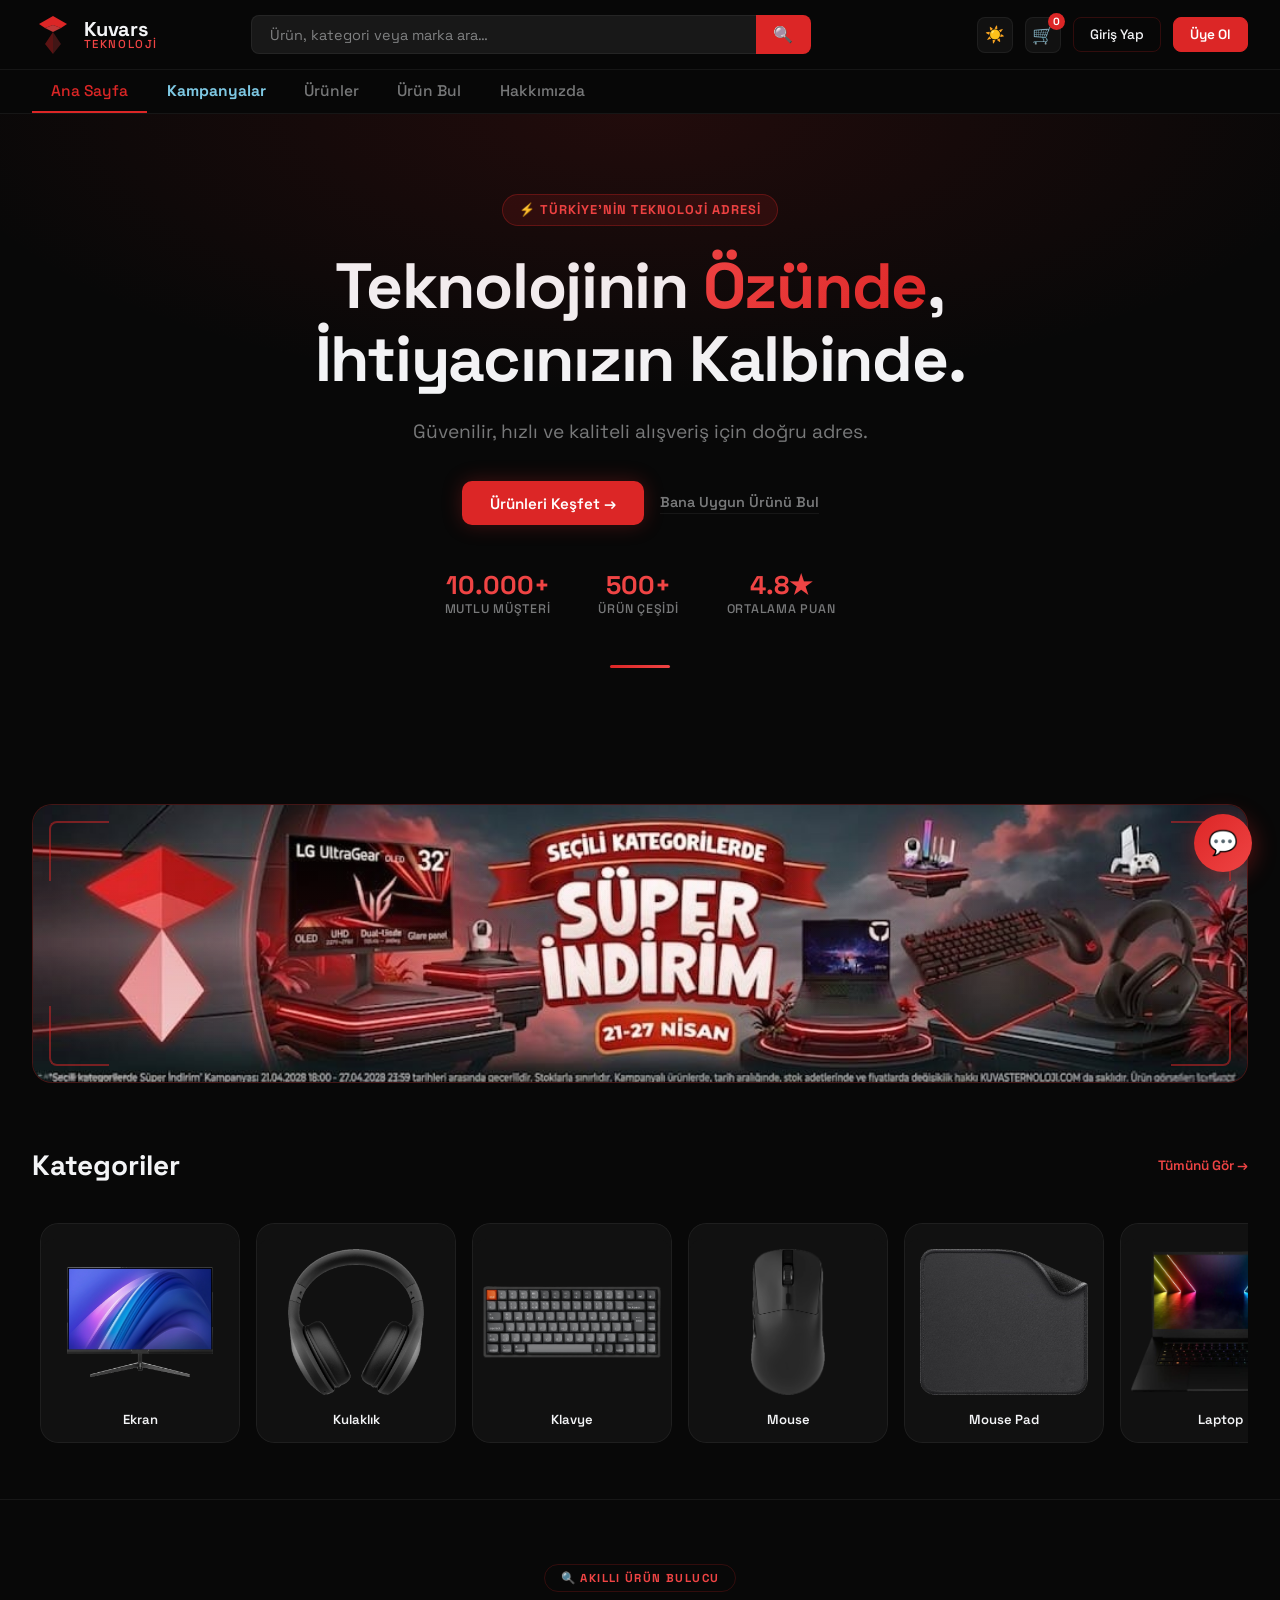
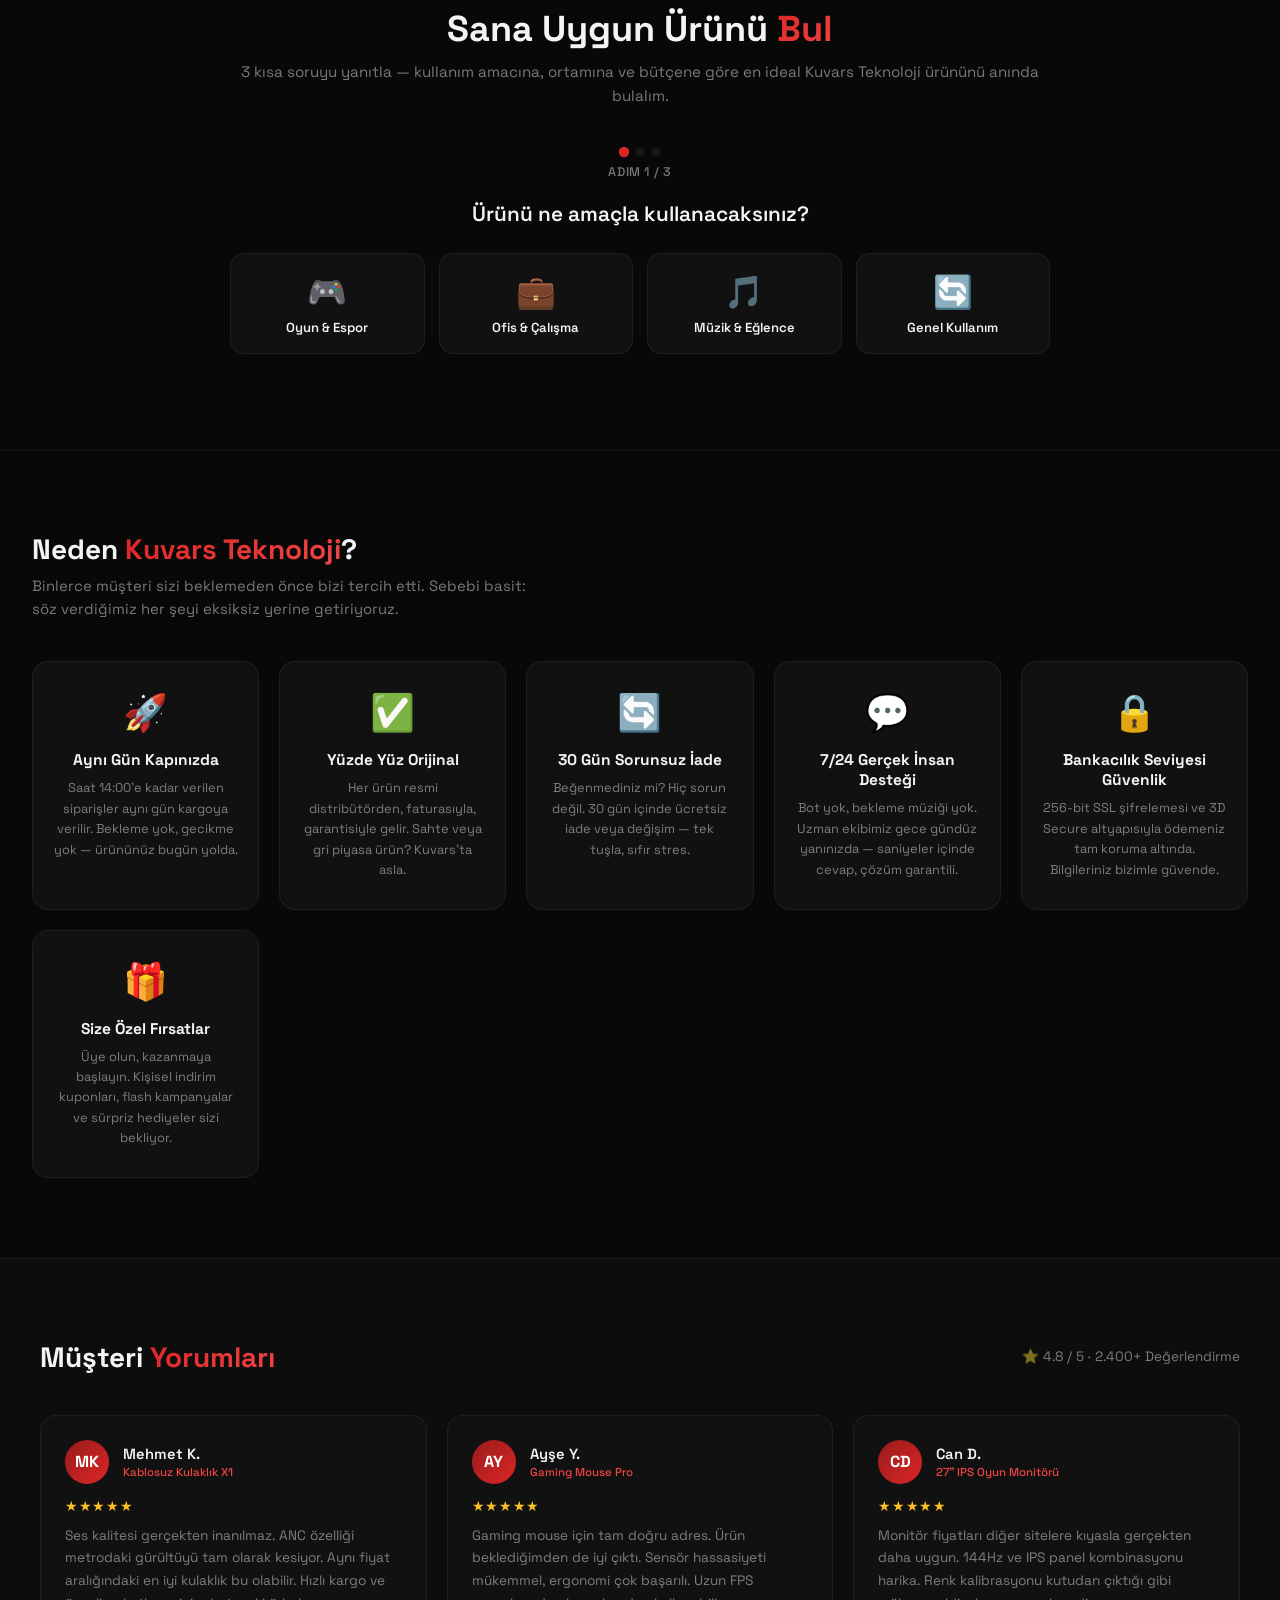
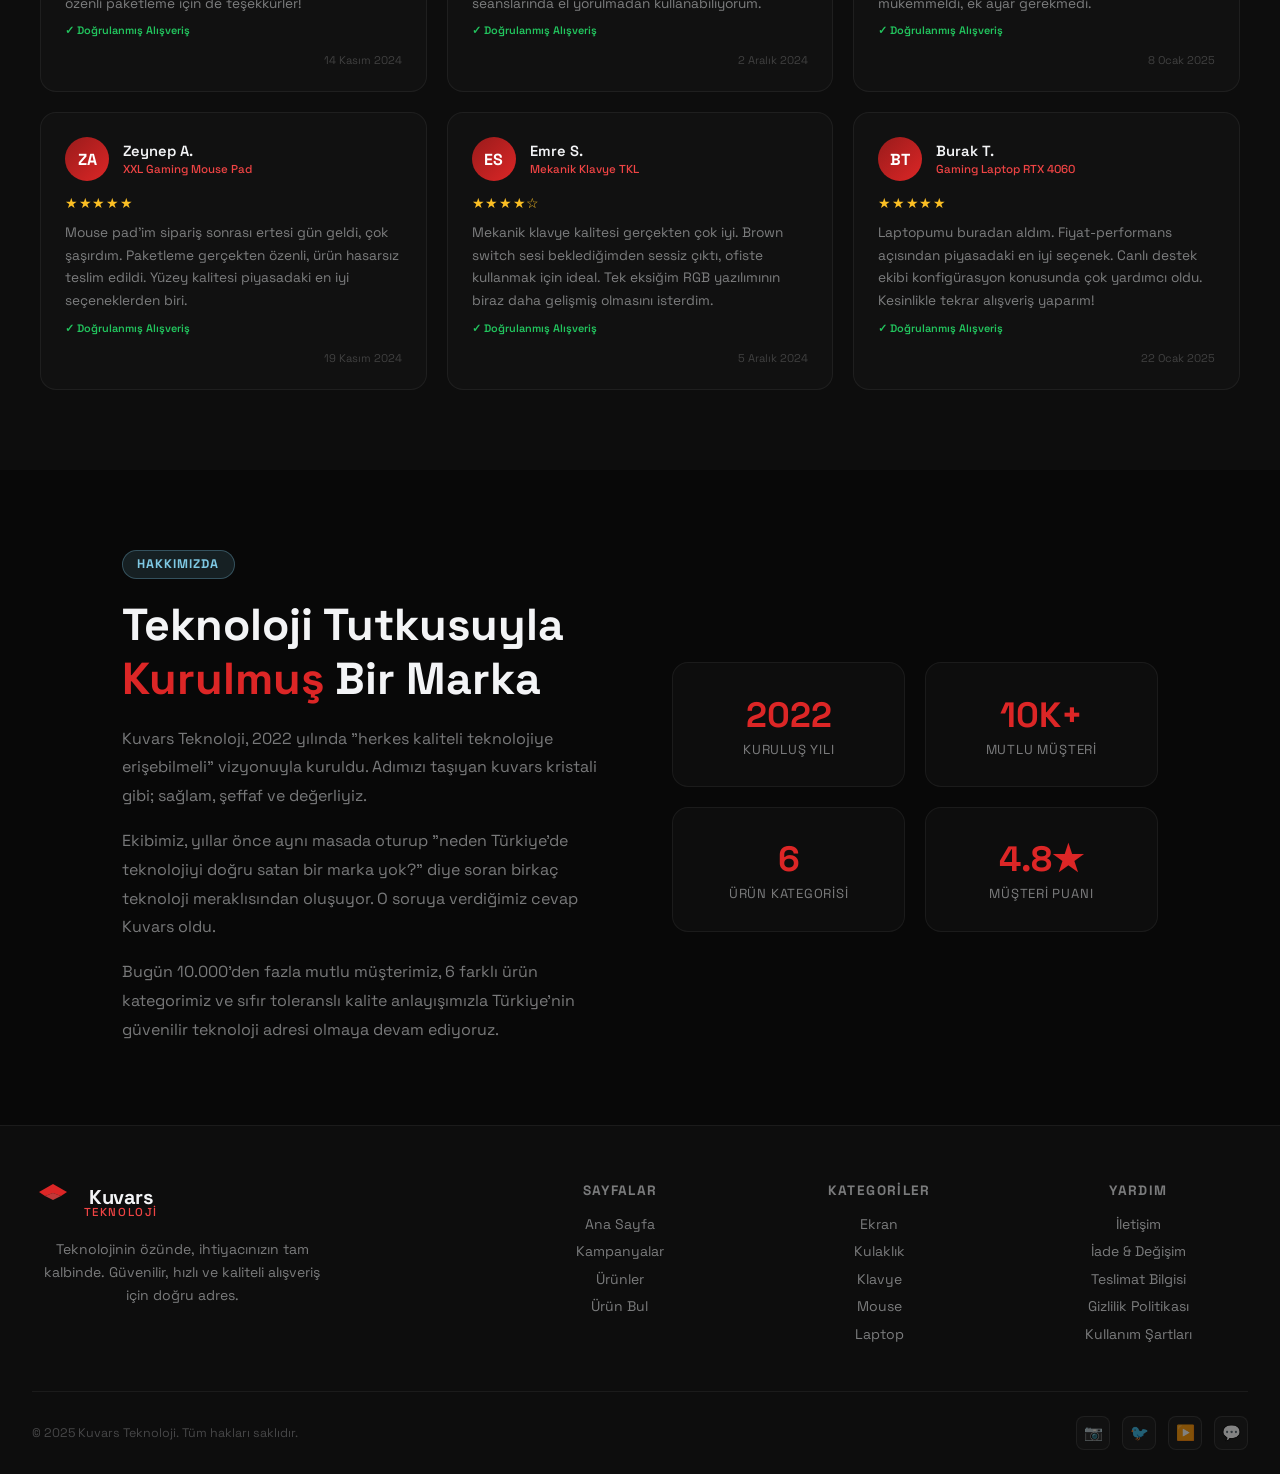
==== commit 1ecc3d8f: "Klavye flip kart linkleri gaming/sessiz olarak duzeltildi" ====
--- a/index.html
+++ b/index.html
@@ -265,8 +265,8 @@
           <div class="cat-flip-back">
             <div class="cat-back-title">Klavye</div>
             <ul class="cat-sub-list">
-              <li><a href="klavye.html?cat=mekanik">Mekanik</a></li>
-              <li><a href="klavye.html?cat=membran">Membran</a></li>
+              <li><a href="klavye.html?cat=gaming">Gaming</a></li>
+              <li><a href="klavye.html?cat=sessiz">Sessiz</a></li>
             </ul>
             <a href="klavye.html" class="cat-all-link">Tümünü Gör →</a>
           </div>
--- a/css/style.css
+++ b/css/style.css
@@ -1272,3 +1272,58 @@
   .finder-options { grid-template-columns: 1fr 1fr; gap: 0.6rem; }
   .why-grid { grid-template-columns: 1fr 1fr; }
 }
+
+/* ═══════════════════════════════════════
+   CANLI DESTEK CHAT WIDGET
+═══════════════════════════════════════ */
+.chat-widget { position: fixed; bottom: 28px; right: 28px; z-index: 9999; font-family: 'Space Grotesk', sans-serif; }
+.chat-toggle-btn {
+  width: 58px; height: 58px; border-radius: 50%;
+  background: linear-gradient(135deg, #DC2626, #EF4444);
+  border: none; cursor: pointer; display: flex; align-items: center; justify-content: center;
+  font-size: 1.5rem; box-shadow: 0 4px 24px rgba(220,38,38,0.45);
+  transition: transform 0.2s, box-shadow 0.2s;
+}
+.chat-toggle-btn:hover { transform: scale(1.08); box-shadow: 0 6px 32px rgba(220,38,38,0.6); }
+.chat-window {
+  position: absolute; bottom: 70px; right: 0;
+  width: 340px; height: 480px;
+  background: var(--bg2); border: 1px solid var(--border2);
+  border-radius: 18px; display: flex; flex-direction: column;
+  overflow: hidden; box-shadow: 0 16px 48px rgba(0,0,0,0.5);
+  transition: opacity 0.2s, transform 0.2s;
+}
+.chat-window.hidden { opacity: 0; pointer-events: none; transform: translateY(12px) scale(0.97); }
+.chat-header {
+  background: linear-gradient(135deg, #DC2626, #991B1B);
+  padding: 1rem 1.2rem; display: flex; align-items: center; gap: 10px;
+}
+.chat-header-avatar { width: 36px; height: 36px; background: rgba(255,255,255,0.2); border-radius: 50%; display: flex; align-items: center; justify-content: center; font-size: 1.1rem; }
+.chat-header-info { flex: 1; }
+.chat-header-name { font-weight: 700; font-size: 0.9rem; color: white; }
+.chat-header-status { font-size: 0.72rem; color: rgba(255,255,255,0.75); display: flex; align-items: center; gap: 4px; }
+.chat-header-status::before { content: ''; width: 6px; height: 6px; background: #4ADE80; border-radius: 50%; display: inline-block; }
+.chat-messages { flex: 1; overflow-y: auto; padding: 1rem; display: flex; flex-direction: column; gap: 10px; }
+.chat-messages::-webkit-scrollbar { width: 4px; }
+.chat-messages::-webkit-scrollbar-thumb { background: var(--border2); border-radius: 4px; }
+.chat-msg { max-width: 82%; padding: 0.65rem 0.9rem; border-radius: 14px; font-size: 0.85rem; line-height: 1.5; animation: msgIn 0.2s ease; }
+@keyframes msgIn { from { opacity:0; transform:translateY(6px); } to { opacity:1; transform:translateY(0); } }
+.chat-msg.bot { background: var(--card2); color: var(--text); border-bottom-left-radius: 4px; align-self: flex-start; border: 1px solid var(--border2); }
+.chat-msg.user { background: linear-gradient(135deg, #DC2626, #EF4444); color: white; border-bottom-right-radius: 4px; align-self: flex-end; }
+.chat-typing { display: flex; gap: 4px; padding: 0.65rem 0.9rem; background: var(--card2); border: 1px solid var(--border2); border-radius: 14px; border-bottom-left-radius: 4px; align-self: flex-start; }
+.chat-typing span { width: 7px; height: 7px; background: var(--muted); border-radius: 50%; animation: typingDot 1.2s infinite; }
+.chat-typing span:nth-child(2) { animation-delay: 0.2s; }
+.chat-typing span:nth-child(3) { animation-delay: 0.4s; }
+@keyframes typingDot { 0%,60%,100% { opacity:0.3; transform:translateY(0); } 30% { opacity:1; transform:translateY(-4px); } }
+.chat-quick-btns { display: flex; flex-wrap: wrap; gap: 6px; padding: 0 1rem 0.6rem; }
+.chat-quick-btn { background: var(--card2); border: 1px solid var(--border2); color: var(--text); font-size: 0.75rem; padding: 0.3rem 0.7rem; border-radius: 999px; cursor: pointer; transition: border-color 0.2s; white-space: nowrap; }
+.chat-quick-btn:hover { border-color: var(--red2); color: var(--red2); }
+.chat-input-area { display: flex; gap: 8px; padding: 0.8rem 1rem; border-top: 1px solid var(--border2); }
+.chat-input { flex: 1; background: var(--card2); border: 1px solid var(--border2); border-radius: 10px; padding: 0.55rem 0.8rem; color: var(--text); font-size: 0.85rem; outline: none; font-family: inherit; resize: none; }
+.chat-input:focus { border-color: rgba(220,38,38,0.5); }
+.chat-send-btn { background: linear-gradient(135deg, #DC2626, #EF4444); border: none; border-radius: 10px; padding: 0 0.9rem; color: white; cursor: pointer; font-size: 1rem; transition: opacity 0.2s; }
+.chat-send-btn:hover { opacity: 0.85; }
+@media (max-width: 480px) {
+  .chat-window { width: 92vw; right: -4px; height: 420px; }
+  .chat-widget { bottom: 18px; right: 14px; }
+}
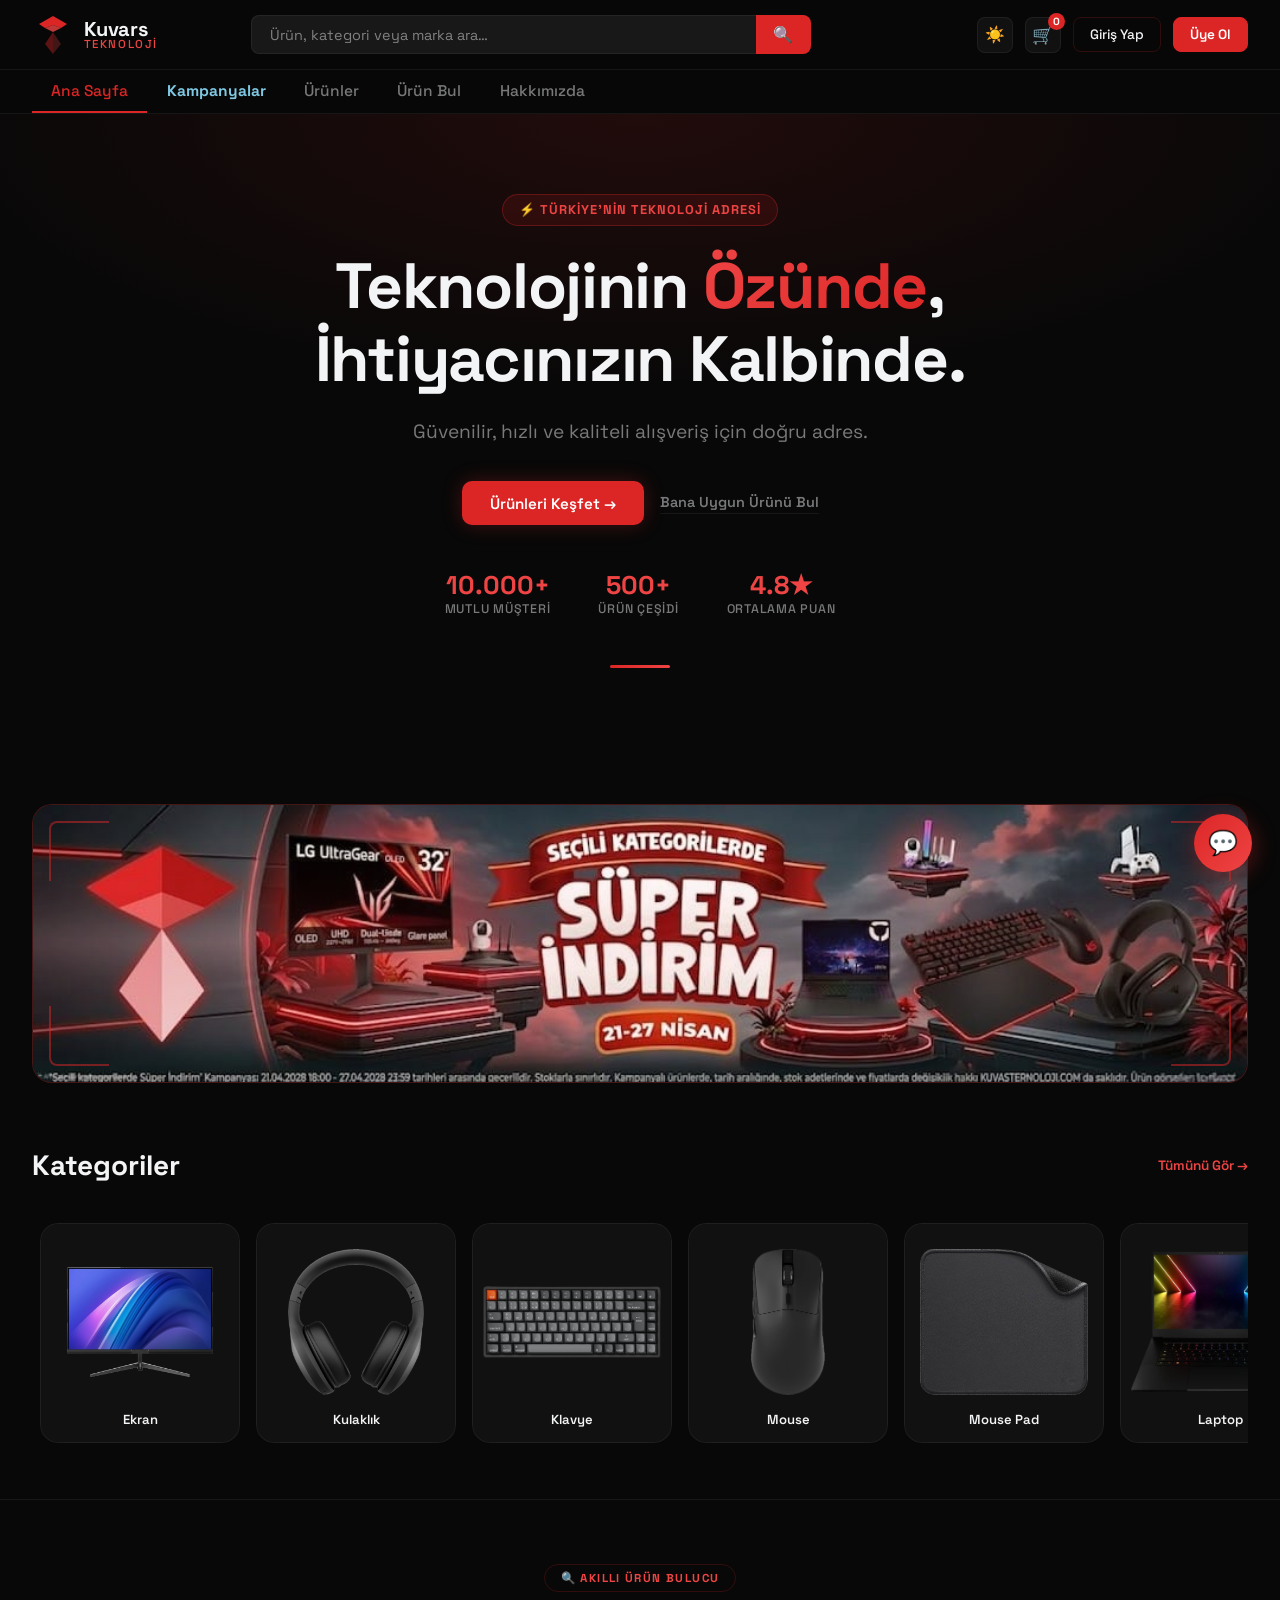
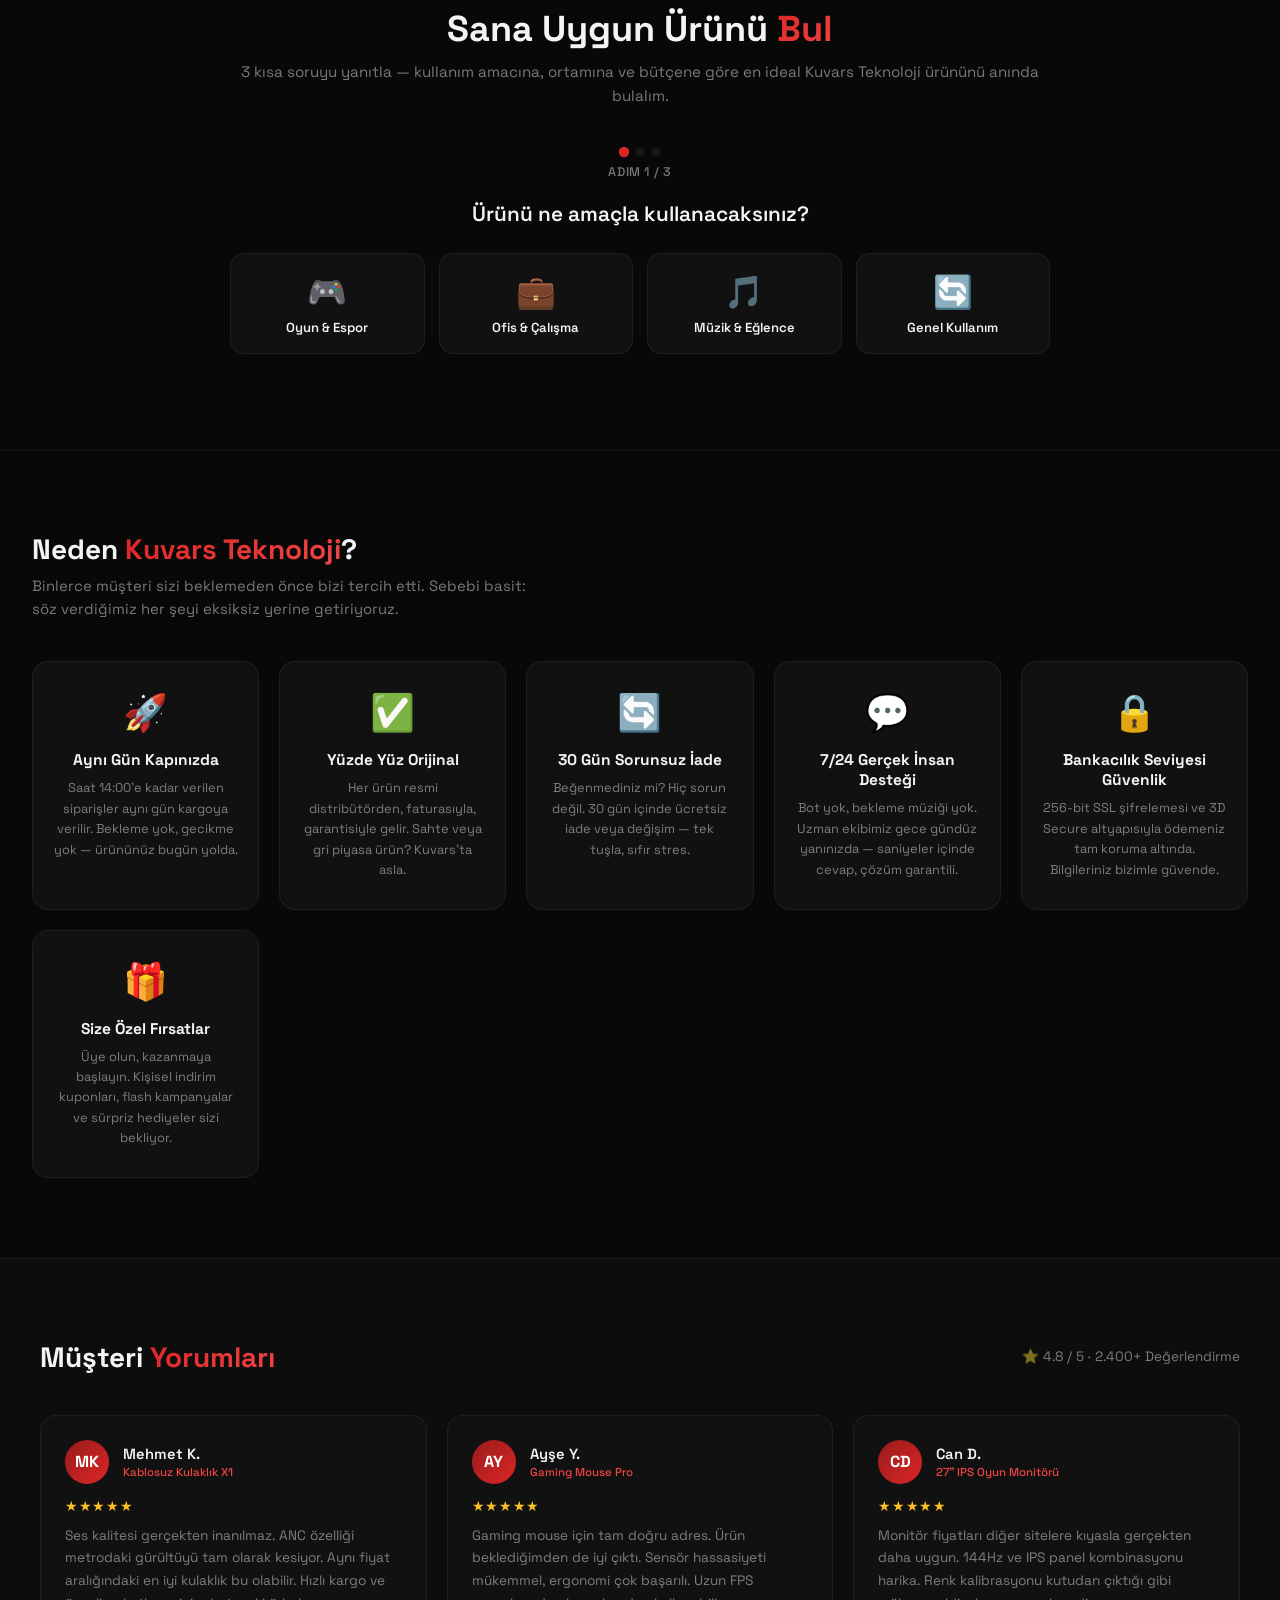
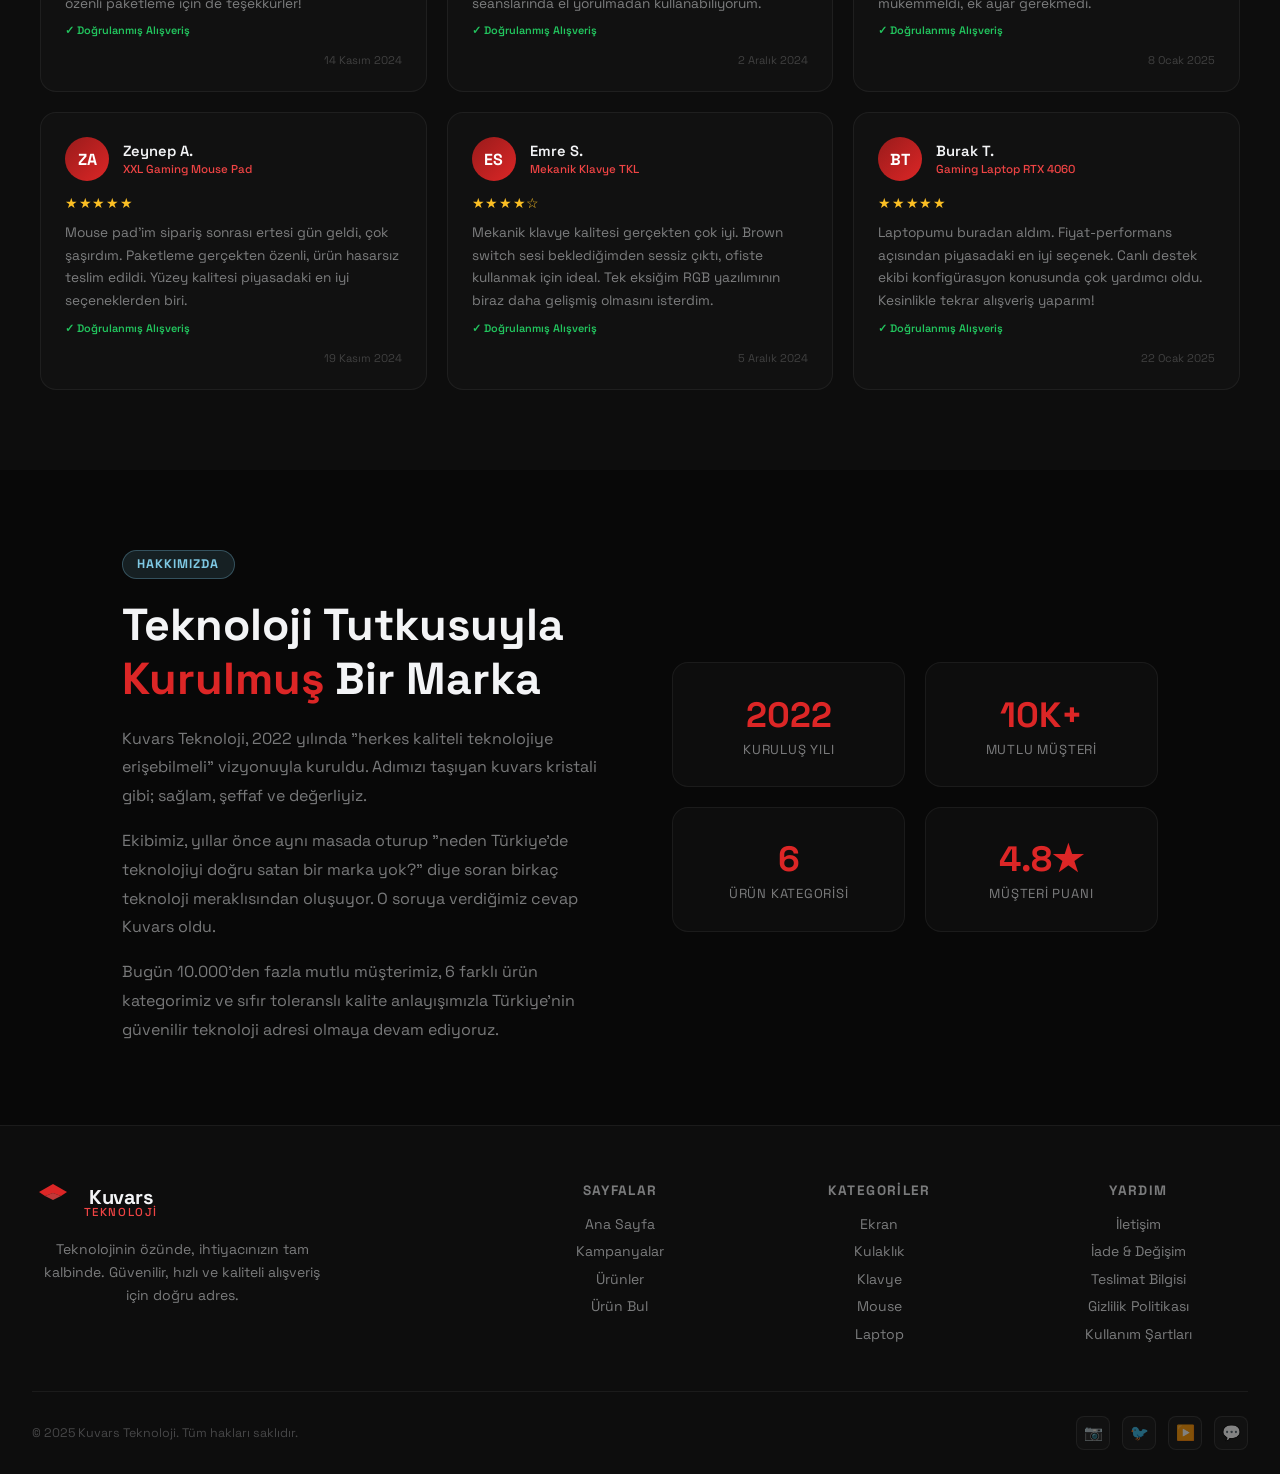
==== commit e50f7177: "Splash intro animasyonu ve hero elementi animasyonlari eklendi" ====
--- a/index.html
+++ b/index.html
@@ -112,9 +112,43 @@
       .hero-section { padding: 3.5rem 1.2rem 2.5rem; }
       .hero-stats { gap: 1.8rem; }
     }
+
+    /* ── SPLASH INTRO ── */
+    #splashOverlay {
+      position: fixed; inset: 0; z-index: 99999;
+      background: var(--bg, #080808);
+      display: flex; flex-direction: column;
+      align-items: center; justify-content: center; gap: 1.5rem;
+      transition: opacity 0.6s ease, visibility 0.6s ease;
+    }
+    #splashOverlay.hide { opacity: 0; visibility: hidden; }
+    .splash-logo { display: flex; align-items: center; gap: 12px; animation: splashPop 0.5s cubic-bezier(0.34,1.56,0.64,1) both; }
+    .splash-logo-text { font-size: 1.8rem; font-weight: 700; color: #F3F4F6; letter-spacing: -0.02em; }
+    .splash-logo-text span { color: #EF4444; }
+    .splash-bar-wrap { width: 160px; height: 3px; background: rgba(255,255,255,0.08); border-radius: 99px; overflow: hidden; }
+    .splash-bar { height: 100%; width: 0; background: linear-gradient(90deg, #DC2626, #EF4444); border-radius: 99px; animation: splashLoad 0.9s ease 0.3s forwards; }
+    @keyframes splashPop { from { opacity:0; transform:scale(0.8); } to { opacity:1; transform:scale(1); } }
+    @keyframes splashLoad { to { width: 100%; } }
+
+    /* ── HERO ANIMASYONLARI ── */
+    .hero-anim { opacity: 0; transform: translateY(28px); transition: opacity 0.6s ease, transform 0.6s ease; }
+    .hero-anim.visible { opacity: 1; transform: translateY(0); }
   </style>
 </head>
 <body>
+
+<div id="splashOverlay">
+  <div class="splash-logo">
+    <svg viewBox="0 0 34 42" fill="none" width="42" height="52">
+      <path d="M17 2L31 10V10L25 14L17 11L9 14L3 10V10L17 2Z" fill="#DC2626"/>
+      <path d="M3 10L9 14V30L17 40L9 30V14L3 10Z" fill="#7F1D1D"/>
+      <path d="M31 10L25 14V30L17 40L25 30V14L31 10Z" fill="#991B1B"/>
+      <path d="M9 14L17 11L25 14L17 18L9 14Z" fill="#EF4444" opacity="0.8"/>
+    </svg>
+    <div class="splash-logo-text">Kuvars <span>Teknoloji</span></div>
+  </div>
+  <div class="splash-bar-wrap"><div class="splash-bar"></div></div>
+</div>
 
 <header class="topbar">
   <div class="topbar-main">
@@ -181,19 +215,19 @@
 </header>
 
 <section class="hero-section">
-  <div class="hero-badge">⚡ Türkiye'nin Teknoloji Adresi</div>
-  <h1 class="hero-title">Teknolojinin <span>Özünde</span>,<br>İhtiyacınızın Kalbinde.</h1>
-  <p class="hero-sub">Güvenilir, hızlı ve kaliteli alışveriş için doğru adres.</p>
-  <div class="hero-actions">
+  <div class="hero-badge hero-anim" style="transition-delay:0.1s">⚡ Türkiye'nin Teknoloji Adresi</div>
+  <h1 class="hero-title hero-anim" style="transition-delay:0.25s">Teknolojinin <span>Özünde</span>,<br>İhtiyacınızın Kalbinde.</h1>
+  <p class="hero-sub hero-anim" style="transition-delay:0.4s">Güvenilir, hızlı ve kaliteli alışveriş için doğru adres.</p>
+  <div class="hero-actions hero-anim" style="transition-delay:0.55s">
     <a href="urunler.html" class="btn-primary">Ürünleri Keşfet →</a>
     <a href="quiz.html" class="hero-link">Bana Uygun Ürünü Bul</a>
   </div>
-  <div class="hero-stats">
+  <div class="hero-stats hero-anim" style="transition-delay:0.7s">
     <div class="hero-stat"><strong>10.000+</strong><span>Mutlu Müşteri</span></div>
     <div class="hero-stat"><strong>500+</strong><span>Ürün Çeşidi</span></div>
     <div class="hero-stat"><strong>4.8★</strong><span>Ortalama Puan</span></div>
   </div>
-  <div class="hero-divider" style="margin-top:3rem;"></div>
+  <div class="hero-divider hero-anim" style="margin-top:3rem;transition-delay:0.85s"></div>
 </section>
 
 <div class="campaign-banner">
@@ -592,5 +626,17 @@
 </footer>
 
 <script src="js/main.js"></script>
+<script>
+  // Splash: 1.2s sonra kapat, hero elementlerini sırayla göster
+  window.addEventListener('load', () => {
+    setTimeout(() => {
+      document.getElementById('splashOverlay').classList.add('hide');
+      setTimeout(() => {
+        document.getElementById('splashOverlay').remove();
+        document.querySelectorAll('.hero-anim').forEach(el => el.classList.add('visible'));
+      }, 600);
+    }, 1200);
+  });
+</script>
 </body>
 </html>
--- a/css/style.css
+++ b/css/style.css
@@ -1266,7 +1266,8 @@
 }
 
 @media (max-width: 480px) {
-  .campaign-inner { min-height: 240px; }
+  .campaign-inner { min-height: unset; }
+  .campaign-banner { padding: 0 0.75rem; margin: 1rem auto; }
   .cat-card { flex: 0 0 120px; height: 140px; }
   .cat-icon { font-size: 2.25rem; }
   .finder-options { grid-template-columns: 1fr 1fr; gap: 0.6rem; }
@@ -1327,3 +1328,12 @@
   .chat-window { width: 92vw; right: -4px; height: 420px; }
   .chat-widget { bottom: 18px; right: 14px; }
 }
+
+/* ── SIRALAMA ── */
+.sort-wrap { display:flex; justify-content:flex-end; margin-bottom:1.5rem; }
+.sort-select {
+  background: var(--bg2); border: 1px solid var(--border2); color: var(--text);
+  padding: 0.5rem 1rem; border-radius: 8px; font-family: inherit; font-size: 0.85rem;
+  cursor: pointer; outline: none; transition: border-color 0.2s;
+}
+.sort-select:hover, .sort-select:focus { border-color: var(--red2); }
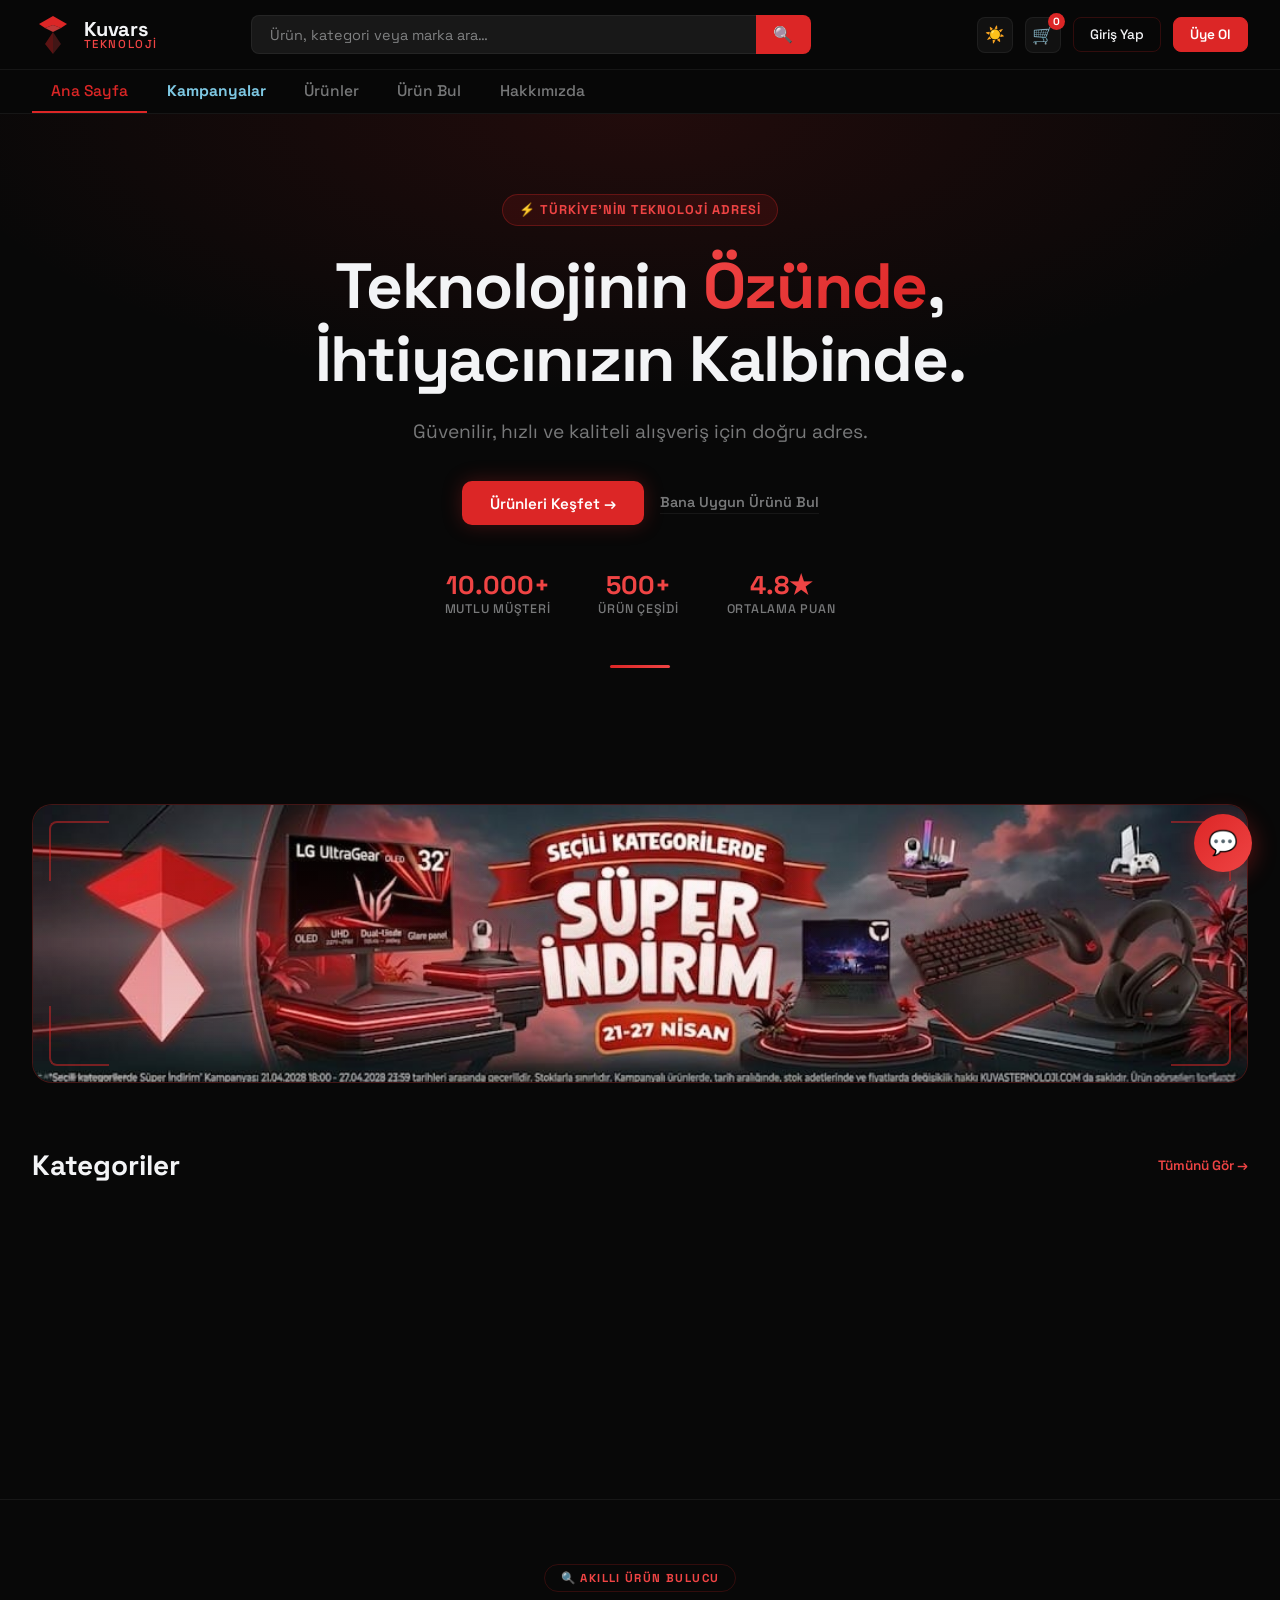
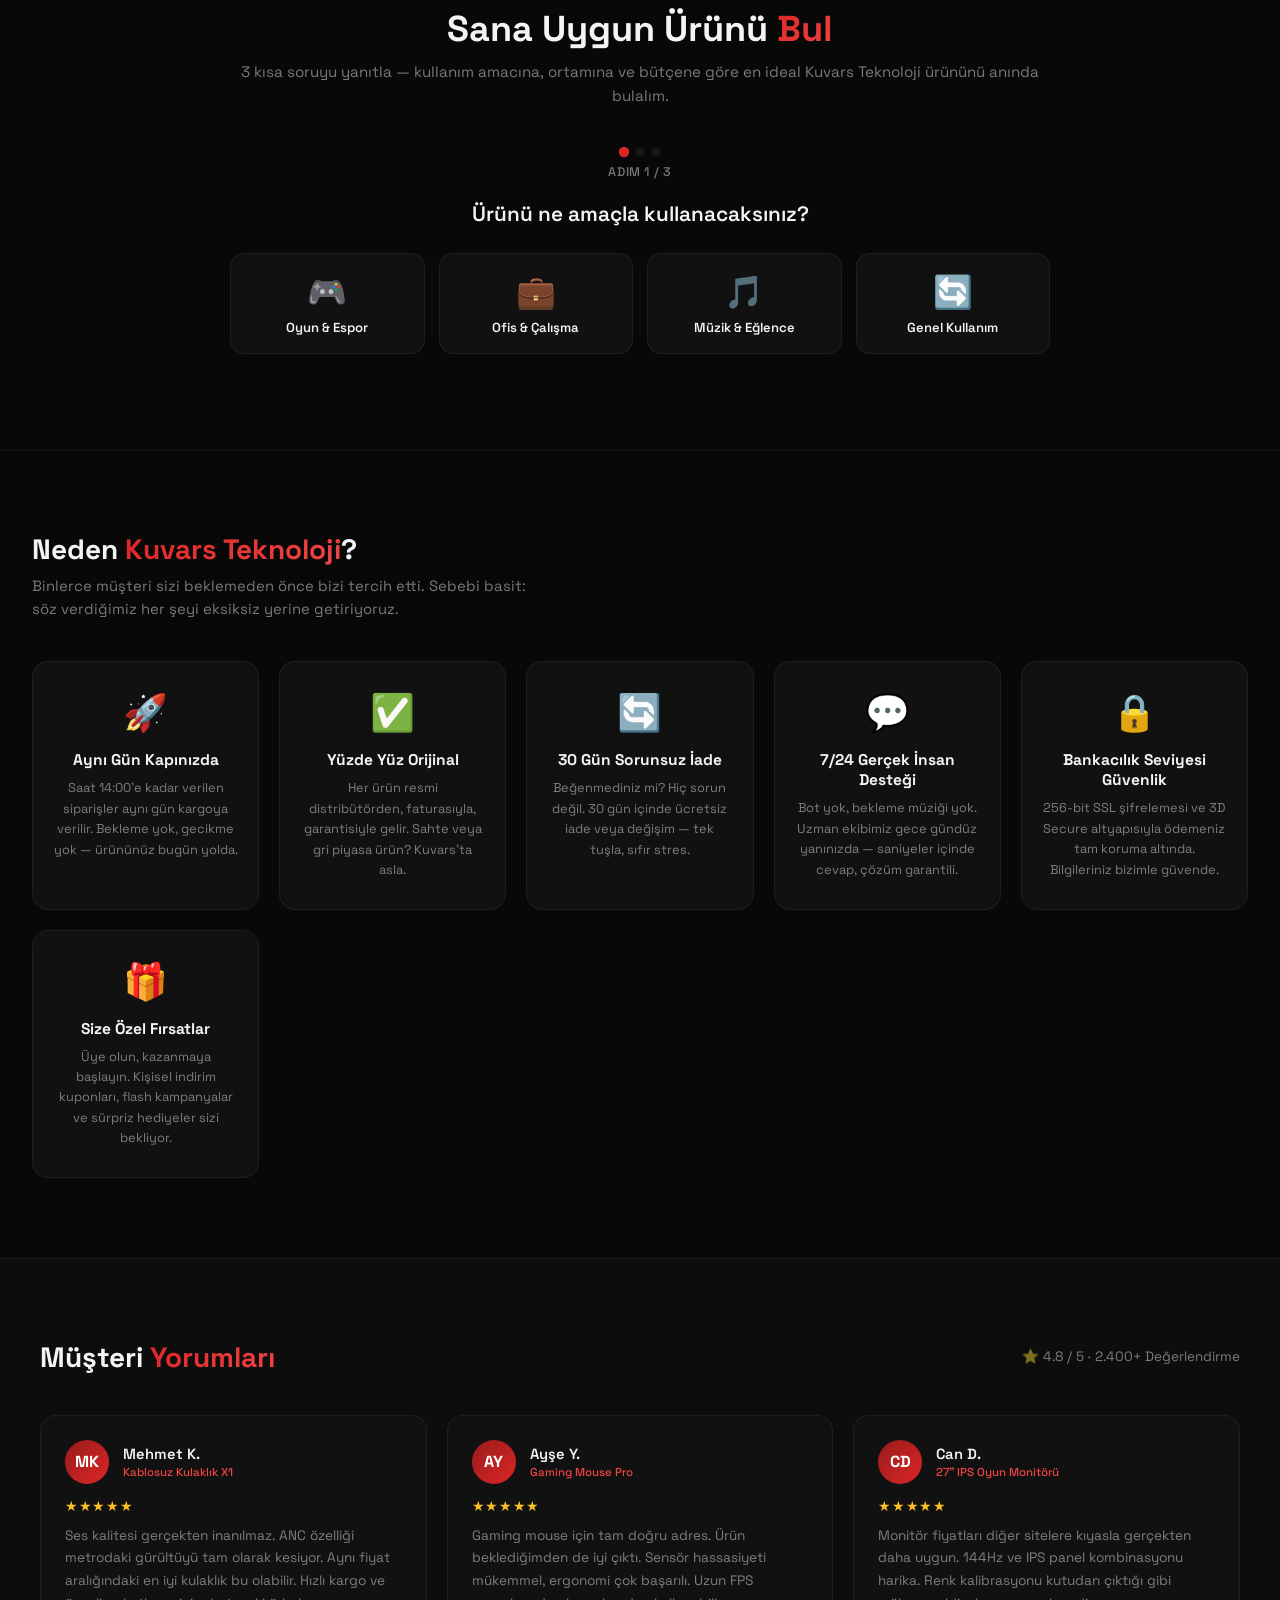
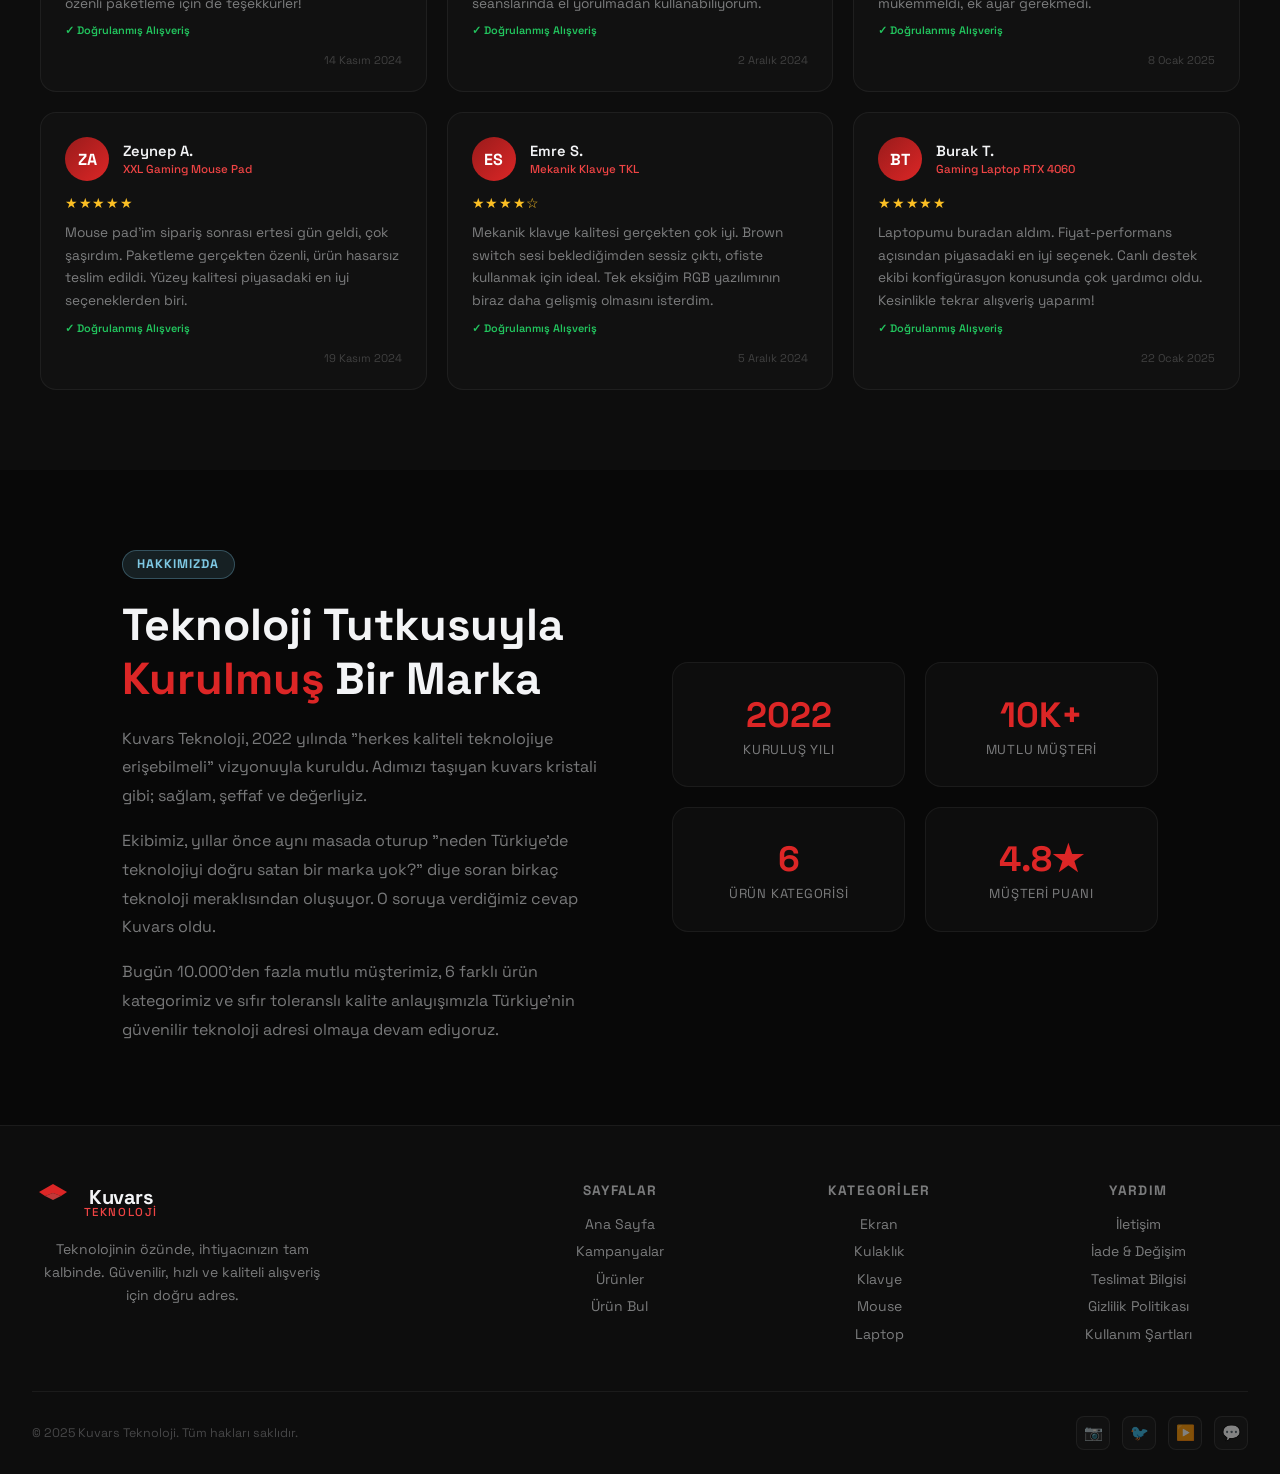
==== commit 7c981dc3: "Background paths kaldirildi, orijinal hero geri yuklendi" ====
--- a/index.html
+++ b/index.html
@@ -133,6 +133,7 @@
     /* ── HERO ANIMASYONLARI ── */
     .hero-anim { opacity: 0; transform: translateY(28px); transition: opacity 0.6s ease, transform 0.6s ease; }
     .hero-anim.visible { opacity: 1; transform: translateY(0); }
+
   </style>
 </head>
 <body>
@@ -144,6 +145,8 @@
       <path d="M3 10L9 14V30L17 40L9 30V14L3 10Z" fill="#7F1D1D"/>
       <path d="M31 10L25 14V30L17 40L25 30V14L31 10Z" fill="#991B1B"/>
       <path d="M9 14L17 11L25 14L17 18L9 14Z" fill="#EF4444" opacity="0.8"/>
+      <path d="M9 14V30L17 18V40L17 40L9 30V14Z" fill="#DC2626" opacity="0.4"/>
+      <path d="M25 14V30L17 18V40L17 40L25 30V14Z" fill="#EF4444" opacity="0.25"/>
     </svg>
     <div class="splash-logo-text">Kuvars <span>Teknoloji</span></div>
   </div>
@@ -627,7 +630,7 @@
 
 <script src="js/main.js"></script>
 <script>
-  // Splash: 1.2s sonra kapat, hero elementlerini sırayla göster
+  // ── Splash: 1.2s sonra kapat, hero elementlerini sırayla göster ──
   window.addEventListener('load', () => {
     setTimeout(() => {
       document.getElementById('splashOverlay').classList.add('hide');
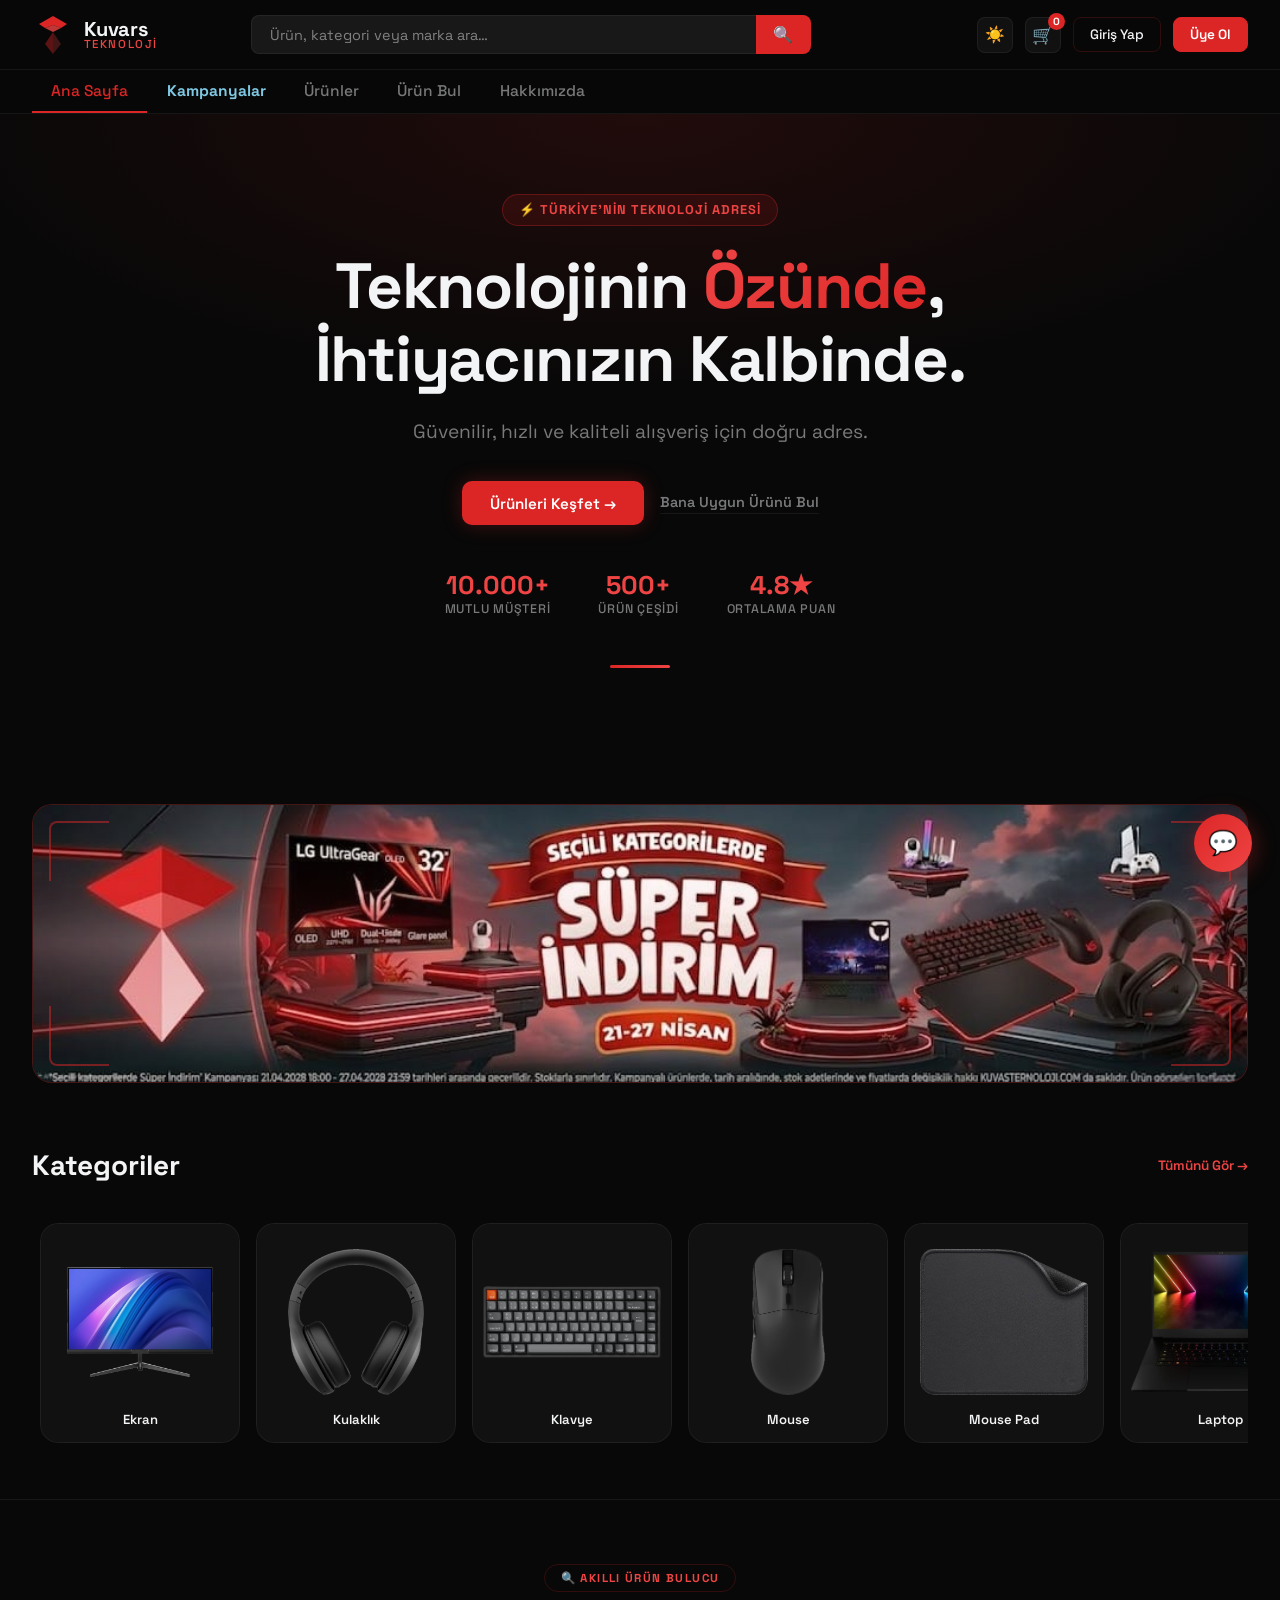
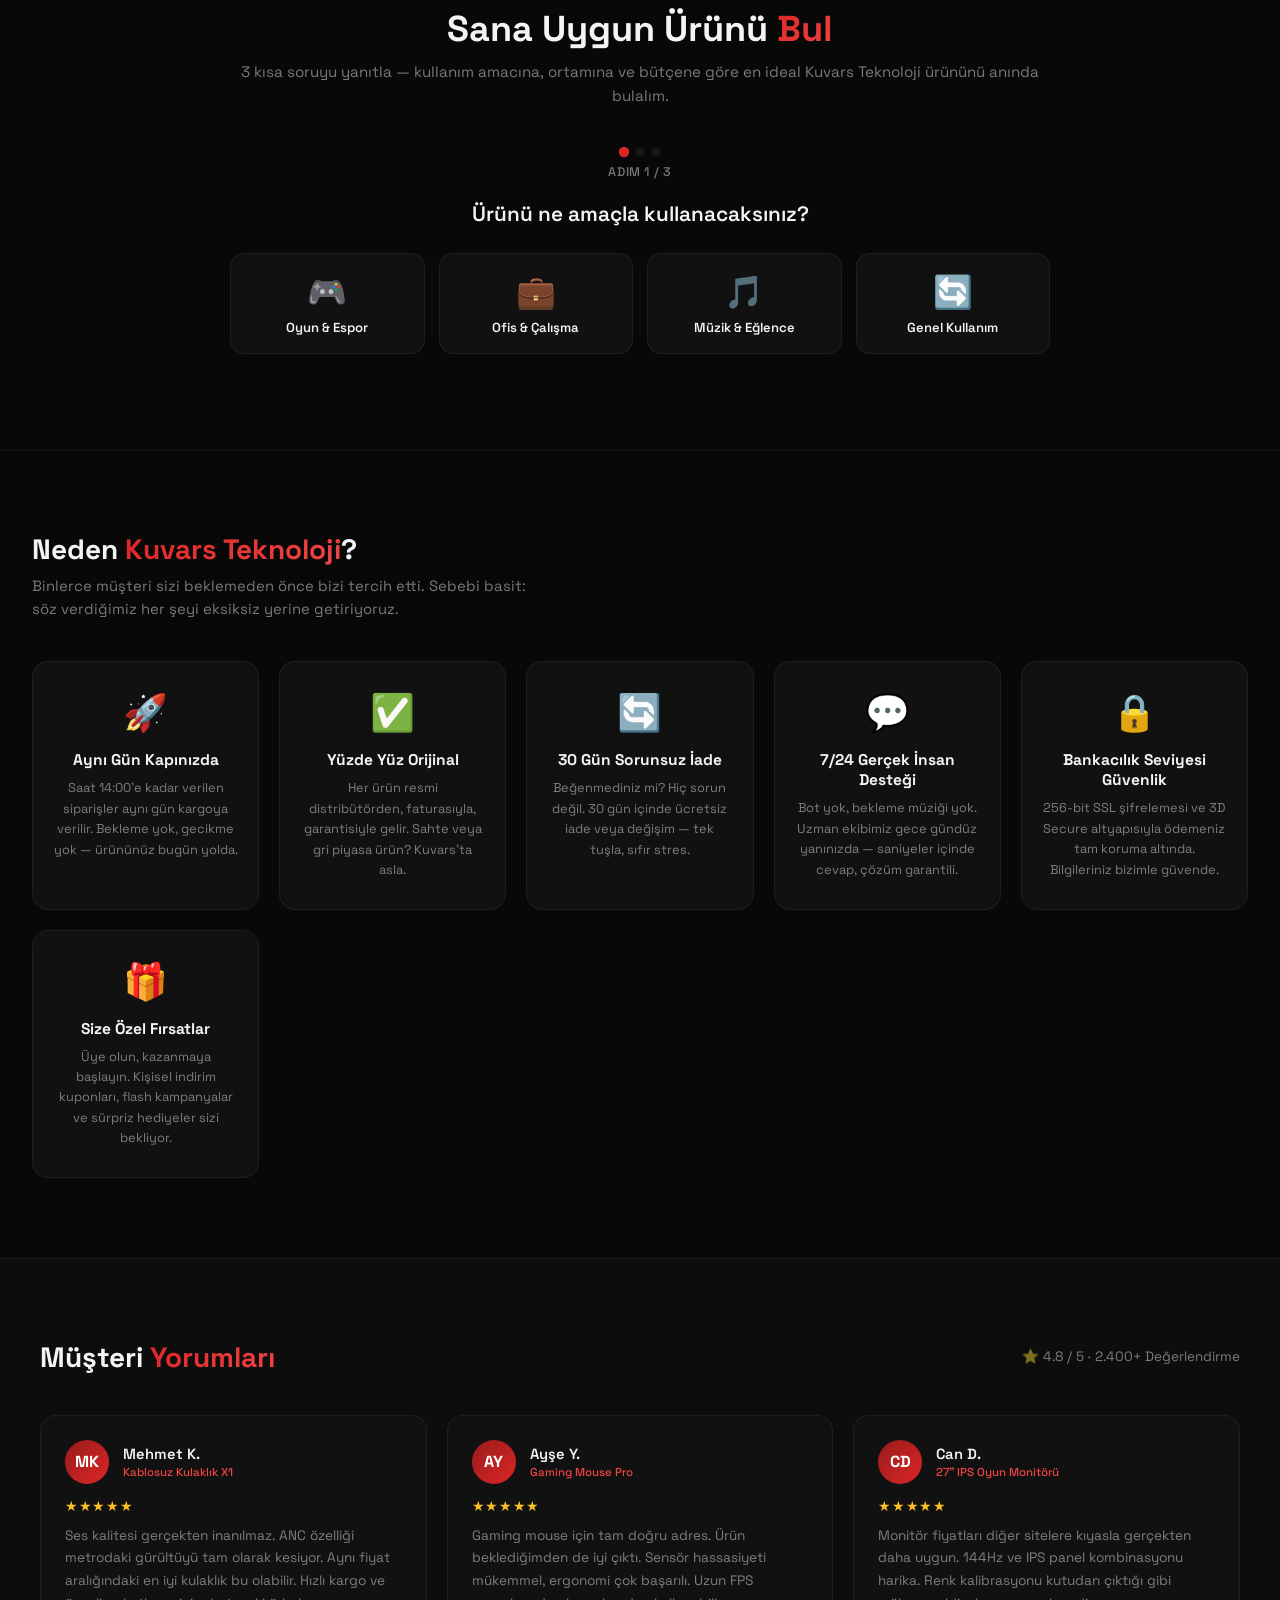
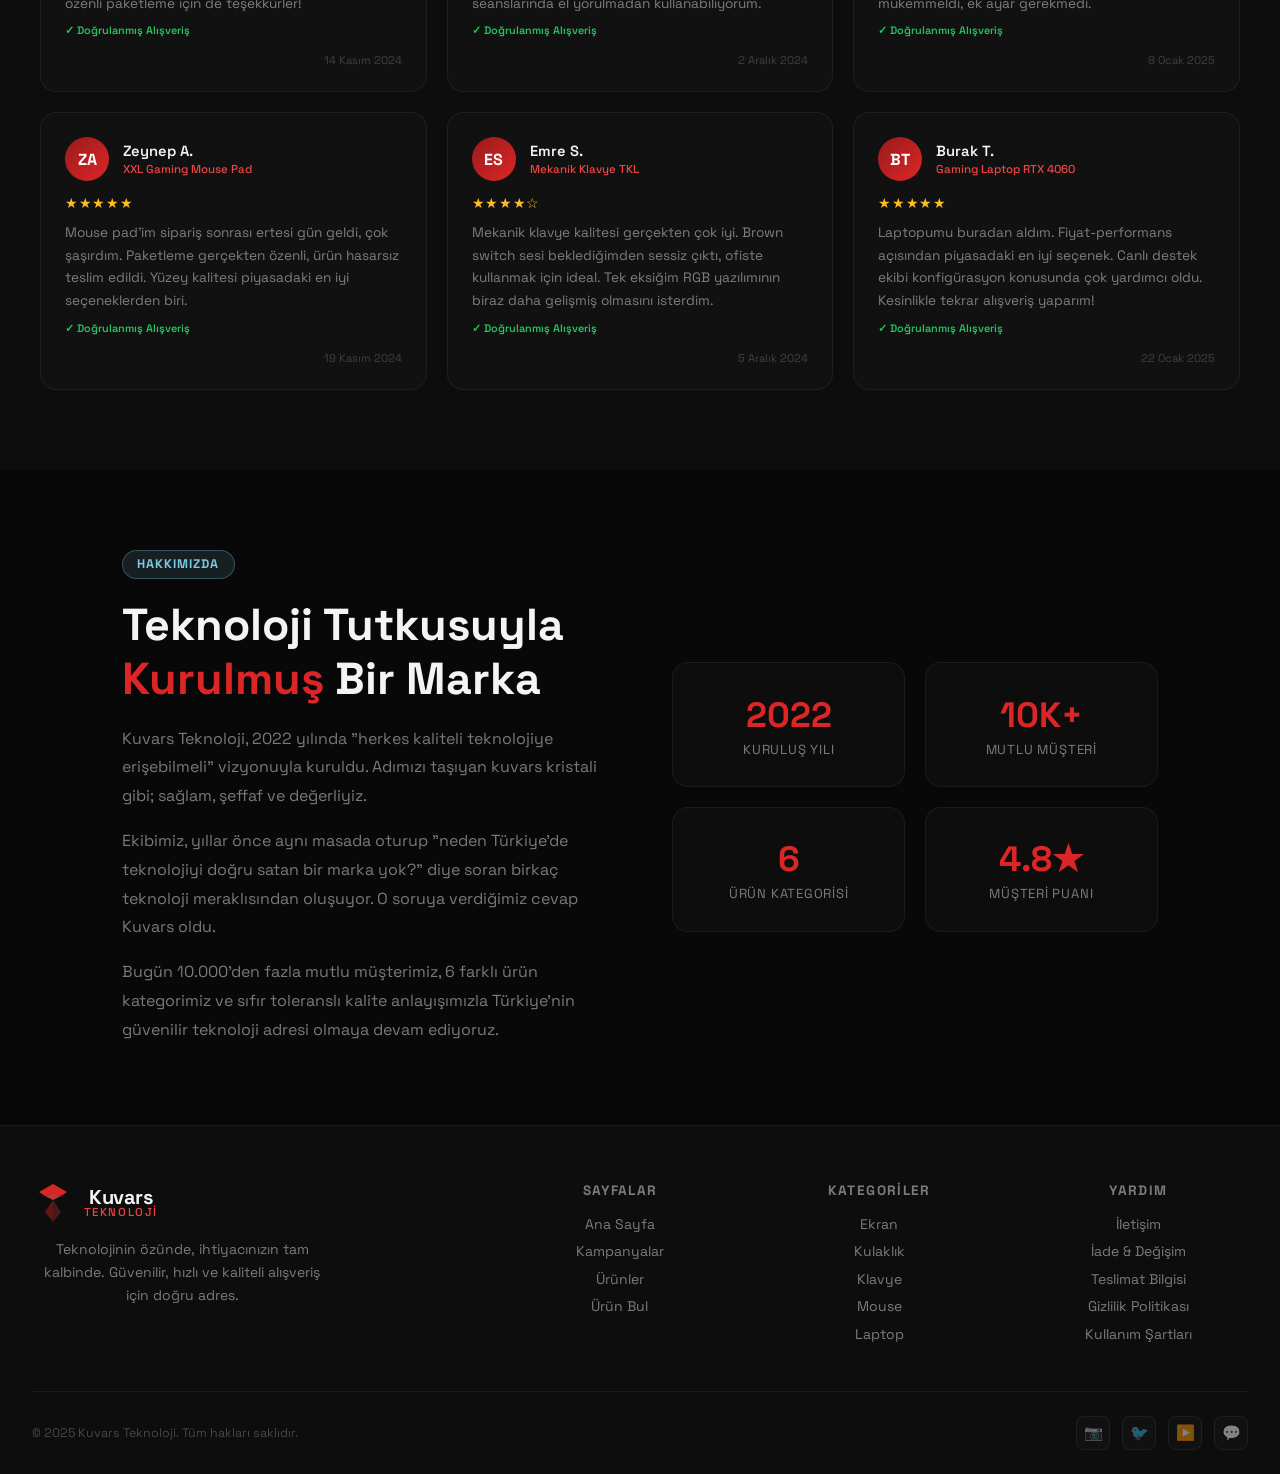
==== commit f4d056f6: "Footer logo 6 path ile duzeltildi" ====
--- a/index.html
+++ b/index.html
@@ -571,10 +571,12 @@
     <div class="footer-brand">
       <a href="index.html" class="site-logo" style="margin-bottom:.25rem">
         <svg class="logo-crystal" viewBox="0 0 34 42" fill="none" width="28" height="28">
-          <path d="M17 2L31 10L25 14L17 11L9 14L3 10L17 2Z" fill="#DC2626"/>
+          <path d="M17 2L31 10V10L25 14L17 11L9 14L3 10V10L17 2Z" fill="#DC2626"/>
           <path d="M3 10L9 14V30L17 40L9 30V14L3 10Z" fill="#7F1D1D"/>
           <path d="M31 10L25 14V30L17 40L25 30V14L31 10Z" fill="#991B1B"/>
           <path d="M9 14L17 11L25 14L17 18L9 14Z" fill="#EF4444" opacity="0.8"/>
+          <path d="M9 14V30L17 18V40L17 40L9 30V14Z" fill="#DC2626" opacity="0.4"/>
+          <path d="M25 14V30L17 18V40L17 40L25 30V14Z" fill="#EF4444" opacity="0.25"/>
         </svg>
         <div class="logo-text-wrap">
           <span class="logo-brand">Kuvars</span>
